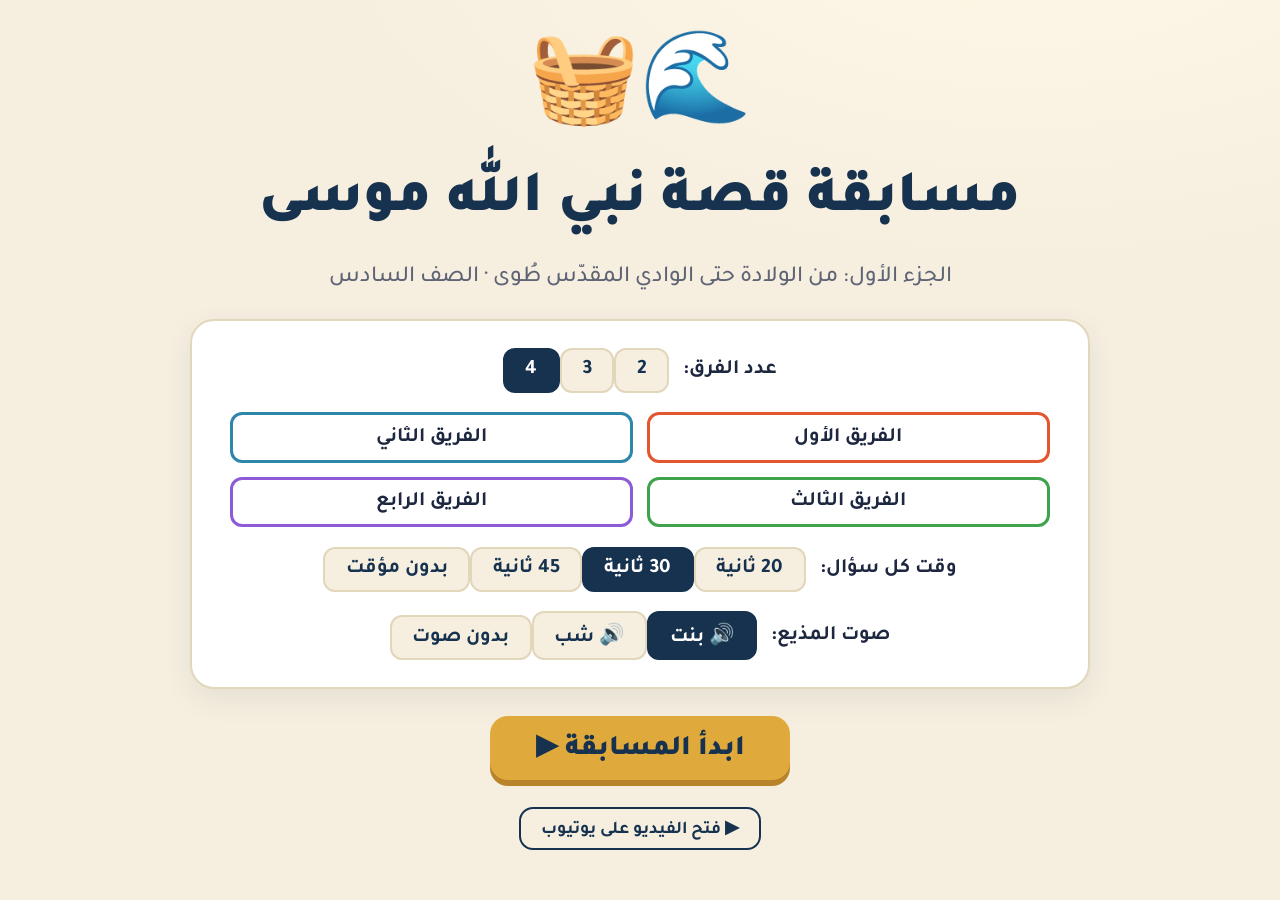
==== index.html @ 6b8f4b3e "Add Musa story quiz game Co-Authored-By: Claude Opus 5.5 <noreply@anthropic.com>" ====
<!doctype html>
<html lang="ar" dir="rtl">
<head>
<meta charset="utf-8">
<meta name="viewport" content="width=device-width, initial-scale=1">
<title>مسابقة قصة موسى</title>
<link rel="preconnect" href="https://fonts.googleapis.com">
<link href="https://fonts.googleapis.com/css2?family=Tajawal:wght@500;700;900&display=swap" rel="stylesheet">
<style>
  :root{
    --bg:#f6efe0; --bg2:#efe3c8; --ink:#1d2740; --muted:#5f6475;
    --navy:#16324f; --navy2:#1f4670; --gold:#e0a93b; --gold2:#f3c96b;
    --card:#ffffff; --ok:#2f9e57; --bad:#d64545; --line:#e2d6bb;
  }
  *{box-sizing:border-box}
  html,body{margin:0;height:100%}
  body{
    background:radial-gradient(1200px 600px at 80% -10%, #fff7e6 0%, transparent 60%), var(--bg);
    color:var(--ink);
    font-family:"Tajawal","Segoe UI",Tahoma,Arial,sans-serif;
    font-weight:500; overflow:hidden;
  }
  button{font-family:inherit;cursor:pointer;border:0}
  .screen{position:fixed;inset:0;display:none;flex-direction:column;padding-block:2vh;padding-inline:max(16px,2.5vw)}
  .screen.on{display:flex}

  /* ---------- Setup ---------- */
  #setup{align-items:center;justify-content:center;gap:3vh;text-align:center;overflow:auto}
  .hero-icon{font-size:clamp(48px,7vw,110px);line-height:1}
  h1{margin:0;font-size:clamp(32px,4.6vw,76px);font-weight:900;color:var(--navy)}
  .sub{margin:0;font-size:clamp(18px,1.8vw,30px);color:var(--muted)}
  .panel{background:var(--card);border:2px solid var(--line);border-radius:24px;padding:3vh 3vw;
    display:flex;flex-direction:column;gap:2.2vh;min-width:min(900px,92vw);box-shadow:0 10px 30px rgba(22,50,79,.08)}
  .row{display:flex;align-items:center;justify-content:center;gap:14px;flex-wrap:wrap;font-size:clamp(18px,1.6vw,28px);font-weight:700}
  .seg button{background:var(--bg);color:var(--navy);padding:.4em 1em;border-radius:12px;font-size:inherit;font-weight:700;border:2px solid var(--line)}
  .seg button.sel{background:var(--navy);color:#fff;border-color:var(--navy)}
  .teams-in{display:grid;grid-template-columns:repeat(2,1fr);gap:14px}
  .teams-in input{font-family:inherit;font-size:clamp(18px,1.6vw,28px);font-weight:700;padding:.5em .7em;border-radius:12px;
    border:3px solid var(--c);color:var(--ink);background:#fff;text-align:center;width:100%}
  .big-btn{background:var(--gold);color:var(--navy);font-size:clamp(22px,2.2vw,38px);font-weight:900;padding:.45em 1.6em;border-radius:18px;
    box-shadow:0 6px 0 #b9832a;transition:transform .08s}
  .big-btn:active{transform:translateY(4px);box-shadow:0 2px 0 #b9832a}
  .ghost{background:transparent;color:var(--navy);border:2px solid var(--navy);font-size:clamp(16px,1.4vw,24px);font-weight:700;padding:.4em 1.1em;border-radius:14px;text-decoration:none;display:inline-block}

  /* ---------- Board ---------- */
  .top{display:flex;align-items:center;justify-content:space-between;gap:16px;margin-bottom:1.6vh}
  .top h2{margin:0;font-size:clamp(22px,2.4vw,42px);font-weight:900;color:var(--navy)}
  .top .tools{display:flex;gap:10px;flex-wrap:wrap}
  .tool{background:var(--navy);color:#fff;font-size:clamp(14px,1.2vw,22px);font-weight:700;padding:.45em .9em;border-radius:12px}
  .tool.gold{background:var(--gold);color:var(--navy)}
  #grid{flex:1;display:grid;grid-template-columns:repeat(5,1fr);grid-template-rows:auto repeat(4,1fr);gap:1.2vh 1vw;min-height:0}
  .cat{background:var(--navy);color:#fff;border-radius:16px;padding:1.2vh .6vw;text-align:center;font-weight:900;
    font-size:clamp(15px,1.55vw,28px);display:flex;flex-direction:column;align-items:center;justify-content:center;gap:.3em;line-height:1.2}
  .cat .ic{font-size:1.5em}
  .cell{background:linear-gradient(160deg,var(--navy2),var(--navy));color:var(--gold2);border-radius:16px;
    font-size:clamp(26px,3.4vw,64px);font-weight:900;display:flex;align-items:center;justify-content:center;
    box-shadow:0 5px 0 #0d2136;transition:transform .12s, filter .12s;position:relative;overflow:hidden}
  .cell:hover{transform:translateY(-3px);filter:brightness(1.12)}
  .cell.locked{background:var(--bg2);color:#a99c80;box-shadow:none;cursor:not-allowed;font-size:clamp(18px,2.2vw,40px)}
  .cell.locked:hover{transform:none;filter:none}
  .cell.used{background:var(--bg2);color:transparent;box-shadow:none;cursor:default;transform:none;filter:none}
  .cell.used::after{content:attr(data-who);position:absolute;inset:0;display:flex;align-items:center;justify-content:center;
    color:var(--c,#9a917c);font-size:clamp(14px,1.3vw,24px);font-weight:900;padding:0 .5em;text-align:center}
  .cell.used::before{content:"";position:absolute;inset:auto 0 0 0;height:8px;background:var(--c,#cfc3a6)}

  /* ---------- Scores ---------- */
  #scores{display:flex;gap:1vw;margin-top:1.6vh}
  .score{flex:1;background:#fff;border-radius:16px;border-top:8px solid var(--c);padding:.8vh 1vw;display:flex;align-items:center;justify-content:space-between;gap:10px;
    box-shadow:0 4px 14px rgba(22,50,79,.08)}
  .score .nm{font-size:clamp(16px,1.6vw,30px);font-weight:900;color:var(--c);background:none;padding:0;text-align:right}
  .score{position:relative}
  .score.turn{background:#fffaf0;box-shadow:0 0 0 4px var(--c);animation:turnGlow 1.1s ease-in-out infinite;z-index:1}
  .score.turn::before{content:"";position:absolute;inset:0;border-radius:inherit;background:var(--c);opacity:.08;animation:turnFill 1.1s ease-in-out infinite;pointer-events:none}
  @keyframes turnGlow{
    0%,100%{box-shadow:0 0 0 4px var(--c),0 0 0 0 transparent;transform:scale(1)}
    50%{box-shadow:0 0 0 6px var(--c),0 0 34px 10px var(--c);transform:scale(1.04)}
  }
  @keyframes turnFill{50%{opacity:.28}}
  .turn-banner{display:inline-flex;align-items:center;gap:.4em;background:var(--c);color:#fff;font-weight:900;
    font-size:clamp(16px,1.6vw,30px);padding:.25em .9em;border-radius:999px;vertical-align:middle;animation:bannerPulse 1.1s ease-in-out infinite}
  @keyframes bannerPulse{50%{box-shadow:0 0 26px 6px var(--c);transform:scale(1.06)}}
  .chip.sel{animation:bannerPulse 1.1s ease-in-out infinite}
  @media (prefers-reduced-motion:reduce){
    .score.turn,.score.turn::before,.turn-banner,.chip.sel{animation:none}
    .score.turn::before{opacity:.18}
  }
  .score .tt{display:none;font-size:.6em;background:var(--c);color:#fff;border-radius:999px;padding:.1em .6em;margin-inline-start:.4em;vertical-align:middle}
  .score.turn .tt{display:inline-block}
  .score .pts{font-size:clamp(26px,2.8vw,52px);font-weight:900;color:var(--ink);min-width:2.5em;text-align:center}
  .score .adj{display:flex;flex-direction:column;gap:4px}
  .score .adj button{background:var(--bg);color:var(--muted);font-size:clamp(12px,.9vw,16px);font-weight:700;border-radius:8px;padding:.15em .5em}
  .score.bump .pts{animation:bump .5s}
  @keyframes bump{40%{transform:scale(1.35);color:var(--ok)}}

  /* ---------- Overlay (question / order / final) ---------- */
  .ov{position:fixed;inset:0;background:var(--bg);display:none;flex-direction:column;padding-block:2.5vh;padding-inline:max(16px,4vw);z-index:10;overflow:auto}
  .ov.on{display:flex;animation:pop .25s ease-out}
  @keyframes pop{from{opacity:0;transform:scale(.97)}}
  .q-head{display:flex;align-items:center;justify-content:space-between;gap:16px}
  .tag{background:var(--navy);color:#fff;font-weight:900;font-size:clamp(16px,1.6vw,30px);padding:.3em .9em;border-radius:999px}
  .tag.gold{background:var(--gold);color:var(--navy)}
  .timer{display:flex;align-items:center;gap:12px}
  .timer .num{font-size:clamp(28px,3vw,56px);font-weight:900;min-width:2ch;text-align:center;color:var(--navy)}
  .timer .num.low{color:var(--bad);animation:pulse 1s infinite}
  @keyframes pulse{50%{transform:scale(1.15)}}
  .bar{height:12px;background:var(--bg2);border-radius:99px;overflow:hidden;margin:1.4vh 0}
  .bar i{display:block;height:100%;width:100%;background:var(--gold);transform-origin:right;transition:transform 1s linear}
  .q-type{font-size:clamp(16px,1.5vw,28px);color:var(--muted);font-weight:700;margin-top:1vh}
  .q-text{font-size:clamp(28px,3.7vw,68px);font-weight:900;line-height:1.35;color:var(--navy);margin:1.2vh 0 3vh}
  .opts{display:grid;grid-template-columns:1fr 1fr;gap:2vh 1.6vw}
  .opts.tf{grid-template-columns:1fr 1fr;max-width:70%;margin:0 auto;width:100%}
  .opt{background:#fff;border:4px solid var(--line);border-radius:20px;padding:2vh 1.4vw;font-size:clamp(20px,2.3vw,42px);font-weight:700;color:var(--ink);
    display:flex;align-items:center;gap:.6em;text-align:right;line-height:1.3;transition:transform .1s}
  .opt:hover{transform:translateY(-2px);border-color:var(--gold)}
  .opt .k{flex:none;width:1.7em;height:1.7em;border-radius:50%;background:var(--navy);color:#fff;display:flex;align-items:center;justify-content:center;font-weight:900}
  .opt.right{background:#e3f6ea;border-color:var(--ok)}
  .opt.right .k{background:var(--ok)}
  .opt.wrong{background:#fde7e7;border-color:var(--bad);animation:shake .4s}
  .opt.wrong .k{background:var(--bad)}
  .opt.dim{opacity:.45}
  .done .opt{pointer-events:none}
  @keyframes shake{25%{transform:translateX(8px)}75%{transform:translateX(-8px)}}
  .note{display:none;margin-top:2.4vh;background:#fff8e6;border-right:8px solid var(--gold);border-radius:14px;padding:1.4vh 1.4vw;
    font-size:clamp(18px,1.9vw,34px);font-weight:700;line-height:1.5}
  .note.on{display:block;animation:pop .3s}
  .q-foot{margin-top:auto;padding-top:2vh;display:flex;gap:12px;align-items:center;justify-content:space-between;flex-wrap:wrap}
  .who{display:flex;gap:10px;align-items:center;flex-wrap:wrap;font-size:clamp(16px,1.5vw,28px);font-weight:900;color:var(--muted)}
  .chip{background:#fff;color:var(--c);border:3px solid var(--c);padding:.25em .9em;border-radius:999px;font-size:inherit;font-weight:900}
  .chip.sel{background:var(--c);color:#fff;box-shadow:0 0 0 4px rgba(0,0,0,.06)}
  .chip.out{opacity:.35;text-decoration:line-through;pointer-events:none}
  .msg{min-height:1.5em;margin-top:1.6vh;text-align:center;font-size:clamp(20px,2.3vw,42px);font-weight:900}
  .msg.ok{color:var(--ok)} .msg.bad{color:var(--bad)} .msg.info{color:var(--navy)}
  .opt:disabled{cursor:default}
  .hide{display:none!important}

  /* ---------- Order challenge ---------- */
  .ord-grid{flex:1;display:grid;grid-template-columns:repeat(2,1fr);gap:1.6vh 1.6vw;align-content:center;margin-top:2vh}
  .ev{background:#fff;border:4px solid var(--line);border-radius:18px;padding:1.6vh 1.2vw;font-size:clamp(18px,2vw,36px);font-weight:700;
    display:flex;align-items:center;gap:.7em;text-align:right;color:var(--ink);line-height:1.3}
  .ev .n{flex:none;width:1.8em;height:1.8em;border-radius:50%;background:var(--bg2);color:var(--muted);display:flex;align-items:center;justify-content:center;font-weight:900}
  .ev.ok{background:#e3f6ea;border-color:var(--ok);pointer-events:none}
  .ev.ok .n{background:var(--ok);color:#fff}
  .ev.no{border-color:var(--bad);animation:shake .4s}

  /* ---------- Final ---------- */
  #final{align-items:center;justify-content:center;text-align:center;gap:3vh;overflow:hidden}
  .podium{display:flex;flex-direction:column;gap:1.6vh;width:min(1000px,90vw)}
  .pl{display:flex;align-items:center;justify-content:space-between;background:#fff;border-radius:20px;padding:1.6vh 2vw;border-right:14px solid var(--c);
    font-size:clamp(22px,2.6vw,48px);font-weight:900;box-shadow:0 6px 18px rgba(22,50,79,.1)}
  .pl.first{transform:scale(1.06);background:#fff6dc}
  .confetti{position:fixed;top:-20px;width:14px;height:22px;border-radius:3px;animation:fall linear forwards;z-index:20}
  @keyframes fall{to{transform:translateY(110vh) rotate(720deg)}}

  /* ---------- Phone ---------- */
  @keyframes turnGlowSm{
    0%,100%{box-shadow:0 0 0 3px var(--c),0 0 0 0 transparent}
    50%{box-shadow:0 0 0 4px var(--c),0 0 18px 4px var(--c)}
  }
  @media (max-width:760px){
    body{overflow:auto}
    .screen{position:static;min-height:100vh;padding-block:12px}
    .teams-in{grid-template-columns:1fr}

    /* board header: title, then round + turn, then the tools */
    .top{flex-direction:column;align-items:stretch;gap:10px;margin-bottom:10px}
    .top h2{display:flex;flex-wrap:wrap;align-items:center;gap:8px;font-size:22px}
    .top h2 .tag,.turn-banner{font-size:14px}
    .top .tools{display:grid;grid-template-columns:1fr 1fr;gap:8px}
    .tool{font-size:14px;padding:.6em .6em}
    #orderBtn{grid-column:1/-1}
    #fsBtn{display:none}

    #grid{gap:6px}
    .cat{font-size:13px;padding:8px 4px;border-radius:12px}
    .cell{font-size:22px;min-height:58px;border-radius:12px;box-shadow:0 3px 0 #0d2136}
    .cell.locked{font-size:14px}
    .cell.used::after{font-size:12px}

    /* scores as a 2×2 grid */
    #scores{display:grid;grid-template-columns:1fr 1fr;gap:10px;margin-top:12px}
    .score{flex-wrap:wrap;padding:8px 10px;border-top-width:6px;gap:4px}
    .score .nm{font-size:15px}
    .score .pts{font-size:24px;min-width:0}
    .score .adj{flex-direction:row}
    .score.turn{animation-name:turnGlowSm}

    /* question */
    .ov{padding-block:12px}
    .q-head{flex-wrap:wrap;gap:8px}
    .tag{font-size:14px}
    .timer .num{font-size:26px}
    .q-type{font-size:14px}
    .q-text{font-size:22px;margin:8px 0 14px}
    .opts{grid-template-columns:1fr;gap:10px}
    .opts.tf{grid-template-columns:1fr 1fr;max-width:100%}
    .opt{font-size:17px;padding:12px;border-width:3px;border-radius:14px}
    .note{font-size:16px;padding:10px 12px}
    .msg{font-size:18px}
    .q-foot{flex-direction:column;align-items:stretch;gap:10px}
    .q-foot .who{order:-1;font-size:15px}
    .big-btn{font-size:20px}

    /* order challenge + final */
    .ord-grid{grid-template-columns:1fr;gap:8px;align-content:start}
    .ev{font-size:16px;padding:10px;border-width:3px}
    .pl{font-size:20px;padding:12px 14px}
    .pl.first{transform:none}
  }
</style>
</head>
<body>

<!-- ============ SETUP ============ -->
<section id="setup" class="screen on">
  <div class="hero-icon">🌊🧺</div>
  <h1>مسابقة قصة نبي الله موسى</h1>
  <p class="sub">الجزء الأول: من الولادة حتى الوادي المقدّس طُوى · الصف السادس</p>
  <div class="panel">
    <div class="row">عدد الفرق:
      <span class="seg" id="teamCount">
        <button data-n="2">2</button><button data-n="3">3</button><button data-n="4">4</button>
      </span>
    </div>
    <div class="teams-in" id="teamInputs"></div>
    <div class="row">وقت كل سؤال:
      <span class="seg" id="timerSel">
        <button data-t="20">20 ثانية</button><button data-t="30">30 ثانية</button><button data-t="45">45 ثانية</button><button data-t="0">بدون مؤقت</button>
      </span>
    </div>
    <div class="row">صوت المذيع:
      <span class="seg" id="voiceSel">
        <button data-v="f">🔊 بنت</button><button data-v="m">🔊 شب</button><button data-v="off">بدون صوت</button>
      </span>
    </div>
  </div>
  <div class="row">
    <button class="big-btn" id="startBtn">ابدأ المسابقة ▶</button>
    <button class="ghost" id="resumeBtn" style="display:none">متابعة المسابقة السابقة</button>
  </div>
  <div class="row">
    <a class="ghost" href="https://www.youtube.com/watch?v=X_1Apnz6TGw" target="_blank" rel="noopener">▶ فتح الفيديو على يوتيوب</a>
  </div>
</section>

<!-- ============ BOARD ============ -->
<section id="board" class="screen">
  <div class="top">
    <h2>🌊 قصة نبي الله موسى <span class="tag gold" id="roundTag"></span> <span class="turn-banner" id="turnBanner"></span></h2>
    <div class="tools">
      <button class="tool gold" id="orderBtn">🧩 تحدّي ترتيب الأحداث</button>
      <button class="tool" id="finalBtn">🏆 النتيجة النهائية</button>
      <button class="tool" id="fsBtn">⛶ ملء الشاشة</button>
      <button class="tool" id="newBtn">↺ مسابقة جديدة</button>
    </div>
  </div>
  <div id="grid"></div>
  <div id="scores"></div>
</section>

<!-- ============ QUESTION ============ -->
<section id="qv" class="ov">
  <div class="q-head">
    <span class="tag" id="qCat"></span>
    <div class="timer">
      <button class="tool" id="tBtn">▶ المؤقت</button>
      <span class="num" id="tNum"></span>
    </div>
    <span class="tag gold" id="qPts"></span>
  </div>
  <div class="bar" id="tBarWrap"><i id="tBar"></i></div>
  <div class="q-type" id="qType"></div>
  <div class="q-text" id="qText"></div>
  <div class="opts" id="qOpts"></div>
  <div class="msg" id="qMsg"></div>
  <div class="note" id="qNote"></div>
  <div class="q-foot">
    <button class="tool" id="qBack">✕ رجوع للوحة</button>
    <div class="who" id="qWho"></div>
    <button class="tool" id="revealBtn">👁 إظهار الإجابة بدون نقاط</button>
    <button class="big-btn hide" id="nextBtn">التالي ◀</button>
  </div>
</section>

<!-- ============ ORDER CHALLENGE ============ -->
<section id="ov-order" class="ov">
  <div class="q-head">
    <span class="tag gold">🧩 تحدّي ترتيب الأحداث – 500 نقطة</span>
    <button class="tool" id="ordBack">✕ رجوع للوحة</button>
  </div>
  <div class="q-type">الفريق يضغط على الأحداث بالترتيب الصحيح، من الأول إلى الأخير. أي خطأ ينهي محاولته وتنتقل الفرصة للفريق التالي.</div>
  <div class="ord-grid" id="ordGrid"></div>
  <div class="msg" id="ordMsg"></div>
  <div class="q-foot">
    <div class="who" id="ordWho"></div>
    <button class="big-btn hide" id="ordDone">رجوع للوحة ◀</button>
  </div>
</section>

<!-- ============ FINAL ============ -->
<section id="final" class="ov">
  <div class="hero-icon">🏆</div>
  <h1 id="winTitle"></h1>
  <div class="podium" id="podium"></div>
  <div class="row"><button class="tool" id="finBack">↩ رجوع للوحة</button></div>
</section>

<script>
/* ===================== DATA ===================== */
// Four story chapters, one column per team. Each column climbs 100 → 400.
// Every cell holds several interchangeable questions of the same level; each new game picks one per cell.
// With fewer than 4 teams the board shows the first chapters only (one column per team).
const CATS = [
  { name:'الولادة والنيل', ic:'🌊', qs:[
    [ // 100
      { q:'ماذا فعلت أم موسى عندما خافت عليه من جنود فرعون؟',
        o:['وضعته في صندوق وألقته في النيل','خبّأته في كهف بعيد','أعطته لقافلة مسافرة','أرسلته إلى فلسطين'],
        n:'كان ذلك إلهاماً من الله لها، وكانت أخته تتبع الصندوق من بعيد.' },
      { q:'ما اسم والد موسى عليه السلام؟',
        o:['عمران','يعقوب','هارون','لاوي'],
        n:'هو موسى بن عمران، ونسبه يعود إلى يعقوب بن إسحاق بن إبراهيم عليهم السلام.' },
      { q:'في أي بلد وُلد موسى عليه السلام؟',
        o:['مصر','فلسطين','مدين','العراق'],
        n:'وُلد في مصر في زمن فرعون، حيث كان بنو إسرائيل يعيشون منذ زمن يوسف عليه السلام.' },
    ],
    [ // 200
      { q:'لماذا أمر فرعون بقتل كل طفل ذكر يولد من بني إسرائيل؟',
        o:['لأنه رأى حلماً فسّره الكهنة بأن طفلاً منهم سيكون سبب هلاكه','لأنهم رفضوا العمل في بناء القصور','لأن الطعام في مصر أصبح قليلاً','لأنهم أرادوا الرجوع إلى فلسطين'],
        n:'رأى فرعون ناراً تخرج من بيت المقدس وتحرق بيوت مصر إلا بيوت بني إسرائيل، ففسّرها الكهنة بمولود يكون هلاكه على يديه.' },
      { tf:true, q:'أمر فرعون بقتل البنات من بني إسرائيل أيضاً.', a:false,
        n:'خطأ. أمر بقتل الذكور فقط وترك البنات: «يذبّح أبناءهم ويستحيي نساءهم» – سورة القصص 4.' },
      { q:'كيف كان فرعون يعامل بني إسرائيل؟',
        o:['جعلهم عبيداً يعملون في أشقّ الأعمال','جعلهم وزراء في قصره','أعطاهم أفضل الأراضي','تركهم أحراراً يعيشون كما يريدون'],
        n:'بعد أن عاشوا مكرّمين في زمن يوسف عليه السلام، أذلّهم فرعون واستعبدهم.' },
    ],
    [ // 300
      { tf:true, q:'هارون أخو موسى وُلد قبل أن يُصدر فرعون أمره بقتل الأطفال.', a:true,
        n:'صحيح، لذلك نجا هارون. أما أم موسى فكانت حاملاً به وقت صدور الأمر.' },
      { q:'من الذي تتبّع الصندوق ليعرف أين يذهب موسى؟',
        o:['أخته','أخوه هارون','أبوه عمران','جنود فرعون'],
        n:'قالت أم موسى لأخته: «قُصّيه»، أي اتبعي أثره من غير أن يشعر بكِ أحد.' },
      { tf:true, q:'كان جنود فرعون يراقبون النساء الحوامل، وهدّدوا القابلات ليخبروهم عن كل مولود جديد.', a:true,
        n:'صحيح، لذلك أخفت أم موسى حملها وولادته عن القابلات.' },
    ],
    [ // 400
      { type:'أكمل الآية', q:'«وأوحينا إلى أم موسى أن أرضعيه فإذا خفتِ عليه فألقيه في اليمّ ولا تخافي ولا تحزني ...»',
        o:['إنّا رادّوه إليكِ وجاعلوه من المرسلين','إنّ الله مع الصابرين','وكان أمر الله قدراً مقدوراً','إنّ الله على كل شيء قدير'],
        n:'سورة القصص – الآية 7. وتحقّق وعد الله: رجع موسى إلى أمه، وأصبح نبياً رسولاً.' },
      { type:'دروس وعِبَر', q:'ماذا نتعلّم من أم موسى حين ألقت ابنها في اليمّ؟',
        o:['الثقة بالله والتوكّل عليه حتى في أصعب المواقف','أن الخوف يمنعنا من التصرّف','أن النهر مكان آمن للأطفال','أن نعتمد على أنفسنا فقط'],
        n:'وعدها الله أن يردّه إليها، فوفى بوعده: «ولتعلم أنّ وعد الله حقّ» – سورة القصص 13.' },
      { type:'أكمل الآية', q:'«وأصبح فؤادُ أمّ موسى ...»',
        o:['فارغاً','حزيناً','مطمئناً','صابراً'],
        n:'سورة القصص 10: فرغ قلبها من كل شيء إلا التفكير في موسى، وكادت تكشف أنه ابنها لولا أن الله ثبّت قلبها.' },
    ],
  ]},
  { name:'في قصر فرعون', ic:'👑', qs:[
    [ // 100
      { type:'من القائل؟', q:'«قرّة عينٍ لي ولك، لا تقتلوه»',
        o:['آسيا زوجة فرعون','أم موسى','أخت موسى','فرعون'],
        n:'قالتها آسيا عندما وجدوا موسى في الصندوق – سورة القصص 9. وكانت مؤمنة، وذكرها النبي ﷺ من النساء الكاملات.' },
      { q:'من هي زوجة فرعون التي أحبّت موسى وطلبت ألّا يقتلوه؟',
        o:['آسيا بنت مزاحم','بلقيس','مريم ابنة عمران','خديجة بنت خويلد'],
        n:'كانت آسيا مؤمنة، وذكرها النبي ﷺ من النساء الكاملات.' },
      { q:'أين نشأ موسى وتربّى حتى أصبح شاباً؟',
        o:['في قصر فرعون','في مدين','في بيت هارون','في الصحراء'],
        n:'تربّى في قصر فرعون، لكنه كان يعلم أنه من بني إسرائيل، وكان على دين يعقوب عليه السلام.' },
    ],
    [ // 200
      { q:'كيف رجع موسى إلى حضن أمه؟',
        o:['رفض كل المراضع، فدلّتهم أخته على أمه','هرب من القصر وهو صغير','أعاده فرعون لأنه لم يحبّه','وجدته أمه في السوق صدفة'],
        n:'«فرددناه إلى أمه كي تقرّ عينها ولا تحزن» – سورة القصص 13.' },
      { tf:true, q:'رضع موسى من مرضعات القصر بسهولة.', a:false,
        n:'خطأ. «وحرّمنا عليه المراضع من قبل» – سورة القصص 12، فرفضهنّ جميعاً حتى رُدّ إلى أمه.' },
      { type:'من القائل؟', q:'«هل أدلّكم على أهل بيتٍ يكفلونه لكم وهم له ناصحون»',
        o:['أخت موسى','آسيا زوجة فرعون','القابلة','أم موسى'],
        n:'دلّتهم على أمها دون أن يعرفوا أنها أم موسى – سورة القصص 12.' },
    ],
    [ // 300
      { tf:true, q:'موسى عليه السلام قتل الرجل من آل فرعون وهو يقصد قتله.', a:false,
        n:'خطأ. وكزه بيده ليدافع عن الرجل من قومه فمات، فقال: «هذا من عمل الشيطان» واستغفر الله فغفر له.' },
      { type:'من القائل؟', q:'«هذا من عمل الشيطان»',
        o:['موسى عليه السلام','فرعون','الرجل الذي جاء من أقصى المدينة','هارون'],
        n:'قالها موسى بعد أن وكز الرجل فمات دون قصد، ثم استغفر ربه – سورة القصص 15.' },
      { q:'ماذا رأى موسى وهو يمشي في المدينة في وقت يغفل فيه الناس؟',
        o:['رجلين يتقاتلان: أحدهما من قومه والآخر من آل فرعون','قافلة تجار قادمة من مدين','جنود فرعون يبحثون عنه','حريقاً في السوق'],
        n:'استغاثه الرجل الذي من قومه، فوكز موسى الرجل الآخر فمات – سورة القصص 15.' },
    ],
    [ // 400
      { type:'دروس وعِبَر', q:'فرعون قتل الأطفال ليمنع ولادة موسى، ثم ربّاه في قصره بنفسه! ماذا تعلّمنا هذه المفارقة؟',
        o:['أن تدبير الله غالب، ولا يستطيع أحد أن يمنع ما قدّره','أن فرعون كان رحيماً في الحقيقة','أن حرّاس فرعون لم يكونوا منتبهين','أن الكهنة أخطؤوا في تفسير الحلم'],
        n:'«ونُريَ فرعونَ وهامانَ وجنودَهما منهم ما كانوا يحذرون» – سورة القصص 6.' },
      { type:'دروس وعِبَر', q:'ماذا فعل موسى بعد أن أخطأ وقتل الرجل دون قصد؟',
        o:['اعترف بخطئه واستغفر الله ووعده ألّا يعين ظالماً','أنكر ما حدث','لام الرجل الذي استنصره','افتخر بقوته أمام الناس'],
        n:'«ربِّ إني ظلمتُ نفسي فاغفر لي فغفر له» – سورة القصص 16. الاعتراف بالخطأ والتوبة من صفات المؤمن.' },
      { q:'في اليوم التالي وجد موسى الرجل نفسه يتشاجر مرة أخرى ويستنصره. ماذا قال له موسى؟',
        o:['«إنك لغويّ مبين»','«أحسنتَ يا أخي»','«لا تخف إني معك»','«اذهب إلى فرعون»'],
        n:'سورة القصص 18: أي إنك كثير الضلال والمشاكل، فقد تسبّبت بالأمس في قتل رجل.' },
    ],
  ]},
  { name:'الهروب إلى مدين', ic:'🐑', qs:[
    [ // 100
      { q:'من الذي حذّر موسى وطلب منه أن يخرج من المدينة؟',
        o:['رجل جاء من أقصى المدينة يسعى','أخوه هارون','آسيا زوجة فرعون','الكهنة'],
        n:'قال له: إن كبار قوم فرعون يتشاورون ليقتلوك فاخرج، إني لك من الناصحين.' },
      { q:'إلى أين هرب موسى عندما خرج من مصر؟',
        o:['مدين','اليمن','العراق','مكة'],
        n:'مشى في الصحراء حتى وصل إلى ماء مدين.' },
      { tf:true, q:'خرج موسى من مصر ومعه طعام كثير وجمل يركبه.', a:false,
        n:'خطأ. خرج وحده بلا طعام ولا ماء، ومشى حتى تقطّع نعلاه، وكان يأكل من ورق الشجر.' },
    ],
    [ // 200
      { type:'دروس وعِبَر', q:'سقى موسى للفتاتين عند ماء مدين وهو غريب وجائع. ماذا نتعلّم من موقفه؟',
        o:['مساعدة الضعيف دون انتظار مقابل','أن نبتعد عن الغرباء','أن الأقوى يحق له أن يشرب أولاً','أن نطلب أجراً على كل مساعدة'],
        n:'كانت الفتاتان لا تستطيعان مزاحمة الرجال، فسقى لهما ولم يطلب أجراً.' },
      { q:'ماذا وجد موسى عند ماء مدين؟',
        o:['فتاتين تنتظران حتى ينتهي الرجال من سقي مواشيهم','قافلة تبحث عنه','جنود فرعون','بئراً جافة بلا ماء'],
        n:'كانتا لا تستطيعان مزاحمة الرجال، وأبوهما شيخ كبير، فسقى لهما موسى.' },
      { q:'لماذا كانت الفتاتان تنتظران ولا تسقيان غنمهما؟',
        o:['لا تستطيعان مزاحمة الرجال، وأبوهما شيخ كبير','لأن الماء كان مالحاً','لأنهما خافتا من موسى','لأن الغنم لم تكن عطشى'],
        n:'«لا نسقي حتى يُصدِر الرِّعاء وأبونا شيخ كبير» – سورة القصص 23.' },
    ],
    [ // 300
      { type:'أكمل الآية', q:'«يا أبتِ استأجره، إنّ خير من استأجرتَ ...»',
        o:['القويّ الأمين','الصادق الكريم','الشجاع الحكيم','الصابر الشكور'],
        n:'سورة القصص – الآية 26. صفتان مهمّتان في كل من نأتمنه على عمل: القوة والأمانة.' },
      { type:'أكمل الآية', q:'«فجاءته إحداهما تمشي على ...»',
        o:['استحياء','عَجَل','مَهَل','خوف'],
        n:'سورة القصص 25: جاءت تمشي بحياء لتدعوه إلى أبيها ليجزيه أجر ما سقى لهما.' },
      { type:'من القائل؟', q:'«لا تخف، نجوتَ من القوم الظالمين»',
        o:['الشيخ الكبير والد الفتاتين في مدين','هارون','آسيا زوجة فرعون','أخت موسى'],
        n:'قالها بعد أن قصّ عليه موسى قصته، لأن فرعون لا سلطان له على مدين – سورة القصص 25.' },
    ],
    [ // 400
      { q:'كم سنة عمل موسى عند والد زوجته في مدين؟',
        o:['10 سنوات','8 سنوات','5 سنوات','20 سنة'],
        n:'كان الاتفاق 8 سنوات، فإن أتمّها 10 فمن عنده. وقد أتمّ موسى المدة الأطول والأكمل.' },
      { q:'ماذا كان مهر زواج موسى من ابنة الشيخ في مدين؟',
        o:['أن يرعى غنمه 8 سنوات، فإن أتمّها 10 فمن عنده','مئة جمل','قطعة أرض في مدين','ذهب أحضره من مصر'],
        n:'«على أن تأجرني ثمانيَ حِجَج فإن أتممتَ عشراً فمن عندك» – سورة القصص 27.' },
      { q:'بماذا دعا موسى ربه وهو جالس في الظل جائعاً بعد أن سقى للفتاتين؟',
        o:['ربِّ إني لما أنزلتَ إليّ من خيرٍ فقير','ربِّ اشرح لي صدري','ربِّ زدني علماً','ربِّ نجّني من القوم الظالمين'],
        n:'سورة القصص 24، فجاءه الفرج بعد قليل. أما «ربِّ نجّني من القوم الظالمين» فقالها عند خروجه من مصر.' },
    ],
  ]},
  { name:'الوادي المقدّس', ic:'🔥', qs:[
    [ // 100
      { q:'ماذا أمر الله موسى أن يخلع في الوادي المقدّس؟',
        o:['نعليه','عمامته','عباءته','خاتمه'],
        n:'«فاخلع نعليك إنك بالوادِ المقدّس طُوى» – سورة طه 12.' },
      { q:'من كان مع موسى في رحلة العودة من مدين؟',
        o:['أهله (زوجته)','أخوه هارون','أمّه','جنود فرعون'],
        n:'خرج مع أهله، وفي الطريق قال لهم: «امكثوا إني آنستُ ناراً».' },
      { q:'ما اسم الوادي المقدّس الذي كلّم الله فيه موسى؟',
        o:['طُوى','مدين','النيل','بدر'],
        n:'«إنك بالوادِ المقدّس طُوى» – سورة طه 12.' },
    ],
    [ // 200
      { q:'لماذا ذهب موسى نحو النار التي رآها في الطريق؟',
        o:['ليأتي بشعلة تدفئ أهله أو يجد من يدلّه على الطريق','ليبحث عن طعام لأهله','لأنه سمع صوتاً يناديه من هناك','ليتأكد أن جنود فرعون لا يلاحقونه'],
        n:'كانت ليلة باردة وقد ضلّ الطريق، فلما وصل وجد شجرة يخرج منها نور.' },
      { q:'عندما اقترب موسى من النار، ماذا وجد؟',
        o:['شجرة يخرج منها نور','ناراً أشعلها رعاة','معسكر جيش فرعون','بركاناً صغيراً'],
        n:'فلما وقف أمامها نودي: «يا موسى، إني أنا ربك».' },
      { tf:true, q:'رأى موسى النار وهو في طريقه من مدين إلى مصر في ليلة باردة.', a:true,
        n:'صحيح. كان قد ضلّ الطريق ولم يكن معه ما يوقد به ناراً.' },
    ],
    [ // 300
      { q:'ماذا حدث عندما ألقى موسى عصاه في الوادي المقدّس؟',
        o:['أصبحت حيّة تسعى','انشقّ البحر','تفجّر منها الماء','أصبحت شجرة خضراء'],
        n:'خاف موسى وهرب، فناداه ربه: أقبِل ولا تخف، إنك من الآمنين. (انشقاق البحر سيأتي في جزء لاحق من القصة!)' },
      { q:'سأل الله موسى: «وما تلك بيمينك يا موسى؟» فماذا أجاب؟',
        o:['هي عصاي أتوكّأ عليها وأهشّ بها على غنمي','هي سيفي أدافع به عن نفسي','هي هدية من فرعون','هي عصا أبي عمران'],
        n:'سورة طه 18: «ولي فيها مآربُ أخرى» أي منافع أخرى.' },
      { tf:true, q:'أمر الله موسى أن يذهب إلى فرعون ليدعوه إلى عبادة الله وحده.', a:true,
        n:'صحيح: «اذهب إلى فرعون إنه طغى» – سورة طه 24.' },
    ],
    [ // 400
      { q:'ما هي المعجزة الثانية التي أعطاها الله لموسى مع العصا؟',
        o:['تخرج يده بيضاء من غير سوء','يتفجّر الماء من الحجر','ينزل عليه المنّ والسلوى','يُحيي الموتى بإذن الله'],
        n:'أدخل يده في جيب قميصه فخرجت بيضاء مضيئة من غير مرض.' },
      { q:'لماذا طلب موسى أن يُرسل الله معه أخاه هارون؟',
        o:['لأن هارون أفصح منه لساناً، فيصدّقه ويعينه','لأن هارون أكبر سناً فقط','لأن هارون كان صديقاً لفرعون','لأن موسى لم يُرِد الذهاب'],
        n:'«وأخي هارون هو أفصح مني لساناً فأرسله معي رِدءاً يصدّقني» – سورة القصص 34.' },
      { type:'أكمل الآية', q:'«واحلُل عُقدةً من لساني ...»',
        o:['يفقهوا قولي','واشرح لي صدري','ويسّر لي أمري','واجعل لي وزيراً'],
        n:'سورة طه 27-28: كانت في لسان موسى حُبسة، فدعا الله أن يطلقها ليفهم الناس كلامه.' },
    ],
  ]},
];
const POINTS = [100,200,300,400];
const ORDER = [
  'فرعون يأمر بقتل المواليد الذكور من بني إسرائيل',
  'أم موسى تضعه في صندوق وتلقيه في النيل',
  'آسيا زوجة فرعون تطلب ألّا يقتلوه',
  'موسى يرجع إلى أمه لترضعه',
  'موسى يهرب إلى مدين بعد حادثة القتل',
  'موسى يسقي للفتاتين ويعمل 10 سنوات',
  'الله يكلّم موسى في الوادي المقدّس طُوى',
];
const COLORS = ['#e4572e','#2e86ab','#3fa34d','#8e5bd6'];
const DEFAULT_NAMES = ['الفريق الأول','الفريق الثاني','الفريق الثالث','الفريق الرابع'];
const KEYS = ['أ','ب','ج','د'];

/* ===================== STATE ===================== */
const SAVE_KEY = 'jori-musa-game-v3';
const SEEN_KEY = 'jori-musa-seen-v1'; // which variant each cell has already shown, across games on this device

// Pick one question per cell for a new game, preferring variants this device hasn't shown yet.
function pickQuestions(){
  let seen={}; try{ seen=JSON.parse(localStorage.getItem(SEEN_KEY))||{}; }catch(e){}
  const pick={};
  CATS.forEach((c,ci)=>c.qs.forEach((vs,r)=>{
    const key=ci+'-'+r;
    let fresh=vs.map((_,i)=>i).filter(i=>!(seen[key]||[]).includes(i));
    if(!fresh.length){ seen[key]=[]; fresh=vs.map((_,i)=>i); }
    pick[key]=fresh[Math.random()*fresh.length|0];
    seen[key]=[...(seen[key]||[]), pick[key]];
  }));
  try{ localStorage.setItem(SEEN_KEY, JSON.stringify(seen)); }catch(e){}
  return pick;
}
const questionAt = (ci,r) => CATS[ci].qs[r][S.pick?.[ci+'-'+r] ?? 0];
let S = { teams:[], used:{}, timer:30, orderDone:false, turn:0 };
let setupN = 4, setupT = 30, setupV = 'f';

function save(){ try{ localStorage.setItem(SAVE_KEY, JSON.stringify(S)); }catch(e){} }
function loadSaved(){ try{ return JSON.parse(localStorage.getItem(SAVE_KEY)); }catch(e){ return null; } }

const $ = s => document.querySelector(s);
const el = (tag, cls, html) => { const e=document.createElement(tag); if(cls) e.className=cls; if(html!=null) e.innerHTML=html; return e; };
function show(id){ document.querySelectorAll('.screen').forEach(s=>s.classList.toggle('on', s.id===id)); }
function shuffle(a){ a=a.slice(); for(let i=a.length-1;i>0;i--){const j=Math.random()*(i+1)|0;[a[i],a[j]]=[a[j],a[i]];} return a; }

/* ===================== SOUND ===================== */
// Spoken lines (Palestinian Arabic): "الجواب صَحّ" / "الجواب خَطَأْ", female (f) and male (m) voice.
const VOICE = /*VOICE_DATA*/{"f": {"ok": "[data-uri]", "bad": "[data-uri]"}, "m": {"ok": "[data-uri]", "bad": "[data-uri]"}}/*END_VOICE_DATA*/;
function say(kind, who){
  const v = who || S.voice || 'f';
  if(v==='off' || !VOICE[v]) return;
  try{ new Audio(VOICE[v][kind]).play().catch(()=>{}); }catch(e){}
}

// Background music is synthesized, so it needs no files and works offline.
let actx;
function ac(){
  try{ actx = actx || new (window.AudioContext||window.webkitAudioContext)(); if(actx.state==='suspended') actx.resume(); return actx; }
  catch(e){ return null; }
}
function note(f, at, dur, type='triangle', vol=.12, to=null){
  const a=ac(); if(!a) return;
  const t=a.currentTime+at, o=a.createOscillator(), g=a.createGain();
  o.type=type; o.frequency.setValueAtTime(f,t); if(to) o.frequency.linearRampToValueAtTime(to,t+dur);
  g.gain.setValueAtTime(.0001,t); g.gain.exponentialRampToValueAtTime(vol,t+.02); g.gain.exponentialRampToValueAtTime(.0001,t+dur);
  o.connect(g).connect(a.destination); o.start(t); o.stop(t+dur+.05);
}
function clap(at, vol=.18){
  const a=ac(); if(!a) return;
  const t=a.currentTime+at, len=a.sampleRate*.12, buf=a.createBuffer(1,len,a.sampleRate), d=buf.getChannelData(0);
  for(let i=0;i<len;i++) d[i]=(Math.random()*2-1)*Math.pow(1-i/len,3);
  const s=a.createBufferSource(), f=a.createBiquadFilter(), g=a.createGain();
  s.buffer=buf; f.type='bandpass'; f.frequency.value=1800; g.gain.value=vol;
  s.connect(f).connect(g).connect(a.destination); s.start(t);
}
// Muted "wah-wah" trombone: sawtooth through a low-pass filter, last note wobbles.
function brass(f, at, dur, vol=.09, wobble=false){
  const a=ac(); if(!a) return;
  const t=a.currentTime+at, o=a.createOscillator(), lp=a.createBiquadFilter(), g=a.createGain();
  o.type='sawtooth'; o.frequency.setValueAtTime(f,t);
  if(wobble){ const l=a.createOscillator(), lg=a.createGain(); l.frequency.value=6; lg.gain.value=8; l.connect(lg).connect(o.frequency); l.start(t); l.stop(t+dur); }
  lp.type='lowpass'; lp.frequency.setValueAtTime(700,t); lp.frequency.linearRampToValueAtTime(1300,t+dur*.4); lp.frequency.linearRampToValueAtTime(500,t+dur);
  g.gain.setValueAtTime(.0001,t); g.gain.exponentialRampToValueAtTime(vol,t+.05); g.gain.setValueAtTime(vol,t+dur*.7); g.gain.exponentialRampToValueAtTime(.0001,t+dur);
  o.connect(lp).connect(g).connect(a.destination); o.start(t); o.stop(t+dur+.05);
}
function fanfare(big=false){
  // ta-ta-ta-TAAA, then a sparkle run
  [0,.13,.26].forEach(d=>{ note(392,d,.12,'square',.06); clap(d,.12); });
  note(523,.39,1.1,'square',.06); note(659,.39,1.1,'triangle',.08); note(784,.39,1.1,'triangle',.07); clap(.39,.2);
  [1047,1319,1568,2093].forEach((f,i)=>note(f,.9+i*.08,.35,'sine',.06));
  if(big){ [523,659,784,1047].forEach((f,i)=>note(f,1.4+i*.12,.5,'triangle',.08)); note(1047,1.9,1.4,'triangle',.08); note(784,1.9,1.4,'triangle',.06); [1.4,1.64,1.9].forEach(d=>clap(d,.18)); }
}
function sadTrombone(){
  brass(392,0,.32); brass(370,.34,.32); brass(349,.68,.32); brass(330,1.02,1.0,.09,true);
}
const sfx = {
  ok:   ()=>{ fanfare(); say('ok'); },
  bad:  ()=>{ sadTrombone(); say('bad'); },
  step: ()=>note(880,0,.15,'triangle',.08),
  tick: ()=>note(880,0,.06,'square',.05),
  end:  ()=>{ note(392,0,.25,'sawtooth',.08); note(392,.27,.25,'sawtooth',.08); note(262,.54,.5,'sawtooth',.08); },
  open: ()=>{ note(440,0,.1,'triangle',.08); note(660,.09,.14,'triangle',.08); },
  win:  ()=>fanfare(true),
};

/* ===================== SETUP ===================== */
function renderSetup(){
  document.querySelectorAll('#teamCount button').forEach(b=>b.classList.toggle('sel', +b.dataset.n===setupN));
  document.querySelectorAll('#timerSel button').forEach(b=>b.classList.toggle('sel', +b.dataset.t===setupT));
  document.querySelectorAll('#voiceSel button').forEach(b=>b.classList.toggle('sel', b.dataset.v===setupV));
  const box=$('#teamInputs'); const old=[...box.querySelectorAll('input')].map(i=>i.value);
  box.innerHTML='';
  for(let i=0;i<setupN;i++){
    const inp=el('input'); inp.value = old[i] ?? DEFAULT_NAMES[i]; inp.style.setProperty('--c',COLORS[i]);
    box.appendChild(inp);
  }
  const saved=loadSaved();
  $('#resumeBtn').style.display = saved && saved.teams?.length ? '' : 'none';
}
$('#teamCount').onclick = e=>{ if(e.target.dataset.n){ setupN=+e.target.dataset.n; renderSetup(); } };
$('#timerSel').onclick  = e=>{ if(e.target.dataset.t){ setupT=+e.target.dataset.t; renderSetup(); } };
// Picking a voice also plays it, so the teacher can check the classroom speakers before starting.
$('#voiceSel').onclick  = e=>{ const v=e.target.closest('button')?.dataset.v; if(v){ setupV=v; renderSetup(); if(v!=='off'){ fanfare(); say('ok',v); } } };
$('#startBtn').onclick = ()=>{
  const names=[...document.querySelectorAll('#teamInputs input')].map((i,k)=>i.value.trim()||DEFAULT_NAMES[k]);
  S = { teams:names.map((n,i)=>({name:n,score:0,color:COLORS[i]})), used:{}, timer:setupT, orderDone:false, turn:0, pick:pickQuestions(), voice:setupV };
  save(); sfx.open(); startBoard();
};
$('#resumeBtn').onclick = ()=>{ const s=loadSaved(); if(s){ S=s; S.turn=(S.turn|0)%S.teams.length; S.voice=S.voice||'f'; startBoard(); } };
let newArmed=null;
$('#newBtn').onclick = ()=>{
  const b=$('#newBtn');
  if(newArmed){ clearTimeout(newArmed); newArmed=null; b.textContent='↺ مسابقة جديدة'; b.style.background=''; show('setup'); renderSetup(); return; }
  b.textContent='اضغط مرة ثانية للتأكيد'; b.style.background='var(--bad)';
  newArmed=setTimeout(()=>{ newArmed=null; b.textContent='↺ مسابقة جديدة'; b.style.background=''; },3000);
};

/* ===================== BOARD ===================== */
function startBoard(){ show('board'); renderBoard(); renderScores(); }
// One column per team, so every round has exactly one question for each team.
const boardCats = () => CATS.slice(0, S.teams.length);
const totalQs = () => boardCats().length * POINTS.length;
const orderUnlock = () => totalQs() / 2; // the 500-point order challenge opens halfway through
function renderBoard(){
  const cats=boardCats();
  const g=$('#grid'); g.innerHTML=''; g.style.gridTemplateColumns=`repeat(${cats.length},minmax(0,1fr))`;
  cats.forEach(c=>g.appendChild(el('div','cat',`<span class="ic">${c.ic}</span>${c.name}`)));
  let level=POINTS.findIndex((p,r)=>cats.some((c,ci)=>!((ci+'-'+r) in S.used)));
  $('#roundTag').textContent = level<0 ? 'انتهت كل الجولات' : `الجولة ${level+1}: أسئلة ${POINTS[level]}`;
  POINTS.forEach((p,r)=>{
    cats.forEach((c,ci)=>{
      const key=ci+'-'+r, b=el('button','cell',p);
      if(key in S.used){
        const t=S.used[key]; b.classList.add('used'); b.disabled=true;
        if(t>=0 && S.teams[t]){ b.style.setProperty('--c',S.teams[t].color); b.dataset.who='✓ '+S.teams[t].name; }
        else b.dataset.who='—';
      } else if(r!==level){
        // Rounds: a row opens only after the whole row before it is answered, so every team plays at the same value.
        b.classList.add('locked'); b.disabled=true; b.textContent='🔒 '+p;
      } else b.onclick=()=>openQ(ci,r);
      g.appendChild(b);
    });
  });
  const done=Object.keys(S.used).length, need=orderUnlock(), locked=done<need;
  const ob=$('#orderBtn'); ob.disabled=!!S.orderDone||locked; ob.style.opacity=ob.disabled?.5:1;
  ob.classList.toggle('hide', isOver() && !S.orderDone); // a skipped challenge is not offered after the last question
  ob.textContent = S.orderDone ? '🧩 تحدّي الترتيب ✓'
    : locked ? `🔒 تحدّي الترتيب (${done}/${need})` : '🧩 تحدّي ترتيب الأحداث – 500';
}
// Clicking a team's name makes it that team's turn (in case the class skips or swaps).
function renderScores(bump){
  // Once every question is answered there is no next turn to show.
  const over=isOver(), tb=$('#turnBanner'), turnTeam=over?null:S.teams[S.turn];
  tb.classList.toggle('hide',!turnTeam);
  if(turnTeam){ tb.textContent='🎯 الدور: '+turnTeam.name; tb.style.setProperty('--c',turnTeam.color); }
  const sc=$('#scores'); sc.innerHTML='';
  S.teams.forEach((t,i)=>{
    const d=el('div','score'+(bump===i?' bump':'')+(!over&&S.turn===i?' turn':'')); d.style.setProperty('--c',t.color);
    d.innerHTML=`<button class="nm" title="اجعل الدور لهذا الفريق">${t.name}<span class="tt">الدور</span></button><span class="pts">${t.score}</span>
      <span class="adj"><button data-d="100">+100</button><button data-d="-100">−100</button></span>`;
    d.querySelector('.nm').onclick=()=>{ S.turn=i; save(); renderScores(); };
    d.querySelectorAll('.adj button').forEach(b=>b.onclick=()=>{ t.score+=+b.dataset.d; save(); renderScores(i); });
    sc.appendChild(d);
  });
}
// Whose turn it is after k answered questions: every team once per round,
// and the team that opens each round moves along so nobody always picks first.
function scheduledTurn(k){ const n=S.teams.length; return (k + Math.floor(k/n)) % n; }
function nextTurn(){ S.turn=scheduledTurn(Object.keys(S.used).length); }
// Team chips: who is answering now. Teams that already tried are crossed out.
function renderWho(box, label, state, onPick){
  box.innerHTML=`<span>${label}</span>`;
  S.teams.forEach((t,i)=>{
    const b=el('button','chip'+(state.answering===i?' sel':'')+(state.tried.has(i)?' out':''),t.name);
    b.style.setProperty('--c',t.color);
    b.onclick=()=>{ state.answering=i; onPick(); };
    box.appendChild(b);
  });
}
function firstUntried(state, from){
  for(let k=0;k<S.teams.length;k++){ const i=(from+k)%S.teams.length; if(!state.tried.has(i)) return i; }
  return null;
}
function setMsg(id, text, kind){ const m=$(id); m.textContent=text; m.className='msg'+(kind?' '+kind:''); }

/* ===================== QUESTION ===================== */
let cur=null, tLeft=0, tInt=null;
function openQ(ci,r){
  document.activeElement?.blur?.();
  const c=CATS[ci], q=questionAt(ci,r);
  cur={ci,r,q,revealed:false,answering:S.turn,tried:new Set(),winner:-1};
  $('#qCat').textContent=c.ic+' '+c.name;
  $('#qPts').textContent=POINTS[r]+' نقطة';
  $('#qType').textContent = q.tf ? 'صح أم خطأ؟' : (q.type || 'اختر الإجابة الصحيحة');
  $('#qText').textContent=q.q;
  $('#qNote').textContent='💡 '+q.n; $('#qNote').classList.remove('on');
  const box=$('#qOpts'); box.innerHTML=''; box.className='opts'+(q.tf?' tf':'');
  let opts;
  if(q.tf) opts=[{t:'✔ صح',ok:q.a===true},{t:'✘ خطأ',ok:q.a===false}];
  else opts=shuffle(q.o.map((t,i)=>({t,ok:i===0})));
  opts.forEach((o,i)=>{
    const b=el('button','opt',`<span class="k">${q.tf?(i?'✘':'✔'):KEYS[i]}</span><span>${q.tf?o.t.slice(2):o.t}</span>`);
    b.dataset.ok=o.ok?1:0; b.onclick=()=>answer(b); box.appendChild(b);
  });
  setMsg('#qMsg','');
  $('#revealBtn').classList.remove('hide'); $('#nextBtn').classList.add('hide'); $('#qWho').classList.remove('hide');
  drawWho();
  resetTimer(); startTimer(); // the clock starts as soon as the question appears
  $('#qv').classList.add('on'); sfx.open();
}
function drawWho(){ renderWho($('#qWho'),'يجيب الآن:',cur,drawWho); }

// The teacher clicks the option the answering team said.
// Right → that team gets the points automatically. Wrong → no points, the chance moves to the next team.
function answer(b){
  if(!cur || cur.revealed || b.disabled) return;
  const team=cur.answering;
  if(team==null){ setMsg('#qMsg','اختاروا الفريق الذي يجيب أولاً','bad'); return; }
  if(b.dataset.ok==='1'){
    cur.winner=team; S.teams[team].score+=POINTS[cur.r]; save(); renderScores(team);
    setMsg('#qMsg',`✔ إجابة صحيحة! +${POINTS[cur.r]} لـ ${S.teams[team].name}`,'ok');
    finishQ(b); sfx.ok(); return;
  }
  b.disabled=true; b.classList.add('wrong'); sfx.bad(); stopTimer();
  cur.tried.add(team);
  const left=[...$('#qOpts').querySelectorAll('.opt')].filter(o=>!o.disabled).length;
  const next=firstUntried(cur, team+1);
  if(next==null || left<=1){
    setMsg('#qMsg',`✘ إجابة خاطئة من ${S.teams[team].name}. لا نقاط لأحد في هذا السؤال.`,'bad');
    finishQ(null);
  } else {
    cur.answering=next; drawWho(); resetTimer(); startTimer();
    setMsg('#qMsg',`✘ إجابة خاطئة من ${S.teams[team].name}. الفرصة الآن لـ ${S.teams[next].name}`,'bad');
  }
}
// Show the right answer and lock the question. Points were already given (or not) in answer().
function finishQ(rightBtn){
  cur.revealed=true; stopTimer();
  const box=$('#qOpts'); box.classList.add('done');
  box.querySelectorAll('.opt').forEach(o=>{
    if(o.dataset.ok==='1') o.classList.add('right');
    else if(!o.classList.contains('wrong')) o.classList.add('dim');
  });
  $('#qNote').classList.add('on');
  $('#revealBtn').classList.add('hide'); $('#qWho').classList.add('hide'); $('#nextBtn').classList.remove('hide');
}
function revealNoPoints(){
  if(!cur || cur.revealed) return;
  setMsg('#qMsg','الإجابة الصحيحة باللون الأخضر – بدون نقاط','info');
  finishQ(null); sfx.open();
}
function nextQ(){
  if(!cur) return;
  S.used[cur.ci+'-'+cur.r]=cur.winner;
  nextTurn(); save(); closeQ(); renderBoard(); renderScores();
  if(isOver()) finishGame();
}
// After the last question go straight to the final results.
const isOver = () => Object.keys(S.used).length >= totalQs();
function finishGame(){ openFinal(); }
// Leaving before the answer is shown keeps the question open on the board.
function backQ(){ if(cur && cur.revealed) nextQ(); else closeQ(); }
function closeQ(){ stopTimer(); $('#qv').classList.remove('on'); cur=null; }
$('#revealBtn').onclick=revealNoPoints;
$('#nextBtn').onclick=nextQ;
$('#qBack').onclick=backQ;

/* ---------- timer ---------- */
function resetTimer(){
  stopTimer(); tLeft=S.timer;
  const on=S.timer>0;
  $('#tBtn').style.display=on?'':'none'; $('#tNum').style.display=on?'':'none'; $('#tBarWrap').style.visibility=on?'visible':'hidden';
  $('#tBtn').textContent='▶ المؤقت';
  $('#tNum').textContent=tLeft; $('#tNum').classList.remove('low');
  $('#tBar').style.transition='none'; $('#tBar').style.transform='scaleX(1)'; void $('#tBar').offsetWidth;
}
function stopTimer(){ clearInterval(tInt); tInt=null; }
$('#tBtn').onclick=()=>{
  if(tInt){ stopTimer(); $('#tBtn').textContent='▶ متابعة'; return; }
  startTimer();
};
function startTimer(){
  if(S.timer<=0 || tInt) return;
  if(tLeft<=0) resetTimer();
  $('#tBtn').textContent='⏸ إيقاف';
  $('#tBar').style.transition='transform 1s linear';
  tInt=setInterval(()=>{
    tLeft--; $('#tNum').textContent=tLeft;
    $('#tBar').style.transform=`scaleX(${Math.max(0,tLeft/S.timer)})`;
    if(tLeft<=5 && tLeft>0){ $('#tNum').classList.add('low'); sfx.tick(); }
    if(tLeft<=0){ stopTimer(); sfx.end(); $('#tBtn').textContent='↺ من جديد'; }
  },1000);
};

/* ===================== ORDER CHALLENGE ===================== */
// One team plays at a time. A wrong click ends that team's attempt; the next team starts over.
// Finishing the whole order gives +500 automatically, and the challenge can only be won once.
const ORD_POINTS=500;
let ord=null;
function openOrder(){
  if(S.orderDone || Object.keys(S.used).length<orderUnlock()) return;
  document.activeElement?.blur?.();
  // The team with the fewest points gets the first try at the order challenge.
  const low=S.teams.reduce((m,t,i)=>t.score<S.teams[m].score?i:m,0);
  ord={answering:low, tried:new Set(), next:0, over:false};
  setMsg('#ordMsg',`الدور على ${S.teams[ord.answering].name}`,'info');
  $('#ordDone').classList.add('hide'); $('#ordWho').classList.remove('hide');
  dealOrder(); drawOrdWho();
  $('#ov-order').classList.add('on'); sfx.open();
}
function drawOrdWho(){ renderWho($('#ordWho'),'يلعب الآن:',ord,()=>{ dealOrder(); drawOrdWho(); setMsg('#ordMsg',`الدور على ${S.teams[ord.answering].name}`,'info'); }); }
function dealOrder(){
  ord.next=0; const g=$('#ordGrid'); g.innerHTML='';
  shuffle(ORDER.map((t,i)=>({t,i}))).forEach(ev=>{
    const b=el('button','ev',`<span class="n">?</span><span>${ev.t}</span>`);
    b.dataset.i=ev.i;
    b.onclick=()=>pickOrder(b, ev.i);
    g.appendChild(b);
  });
}
function pickOrder(b, i){
  if(ord.over || ord.answering==null) return;
  const team=ord.answering;
  if(i===ord.next){
    ord.next++; b.classList.add('ok'); b.querySelector('.n').textContent=ord.next;
    if(ord.next<ORDER.length){ sfx.step(); return; }
    ord.over=true; S.teams[team].score+=ORD_POINTS; S.orderDone=true; save();
    setMsg('#ordMsg',`🎉 ترتيب صحيح! +${ORD_POINTS} لـ ${S.teams[team].name}`,'ok');
    endOrder(); renderScores(team); sfx.win(); say('ok'); confetti(60);
    return;
  }
  b.classList.remove('no'); void b.offsetWidth; b.classList.add('no'); sfx.bad();
  ord.tried.add(team);
  const nxt=firstUntried(ord, team+1);
  if(nxt==null){
    ord.over=true; S.orderDone=true; save();
    setMsg('#ordMsg','لم ينجح أي فريق. هذا هو الترتيب الصحيح:','bad');
    showOrderAnswer(); endOrder(); renderScores();
    return;
  }
  ord.answering=nxt; ord.over=true;
  setMsg('#ordMsg',`✘ ترتيب خاطئ من ${S.teams[team].name}. الدور الآن لـ ${S.teams[nxt].name}`,'bad');
  drawOrdWho();
  setTimeout(()=>{ ord.over=false; dealOrder(); },1300);
}
function showOrderAnswer(){
  const g=$('#ordGrid'); g.innerHTML='';
  ORDER.forEach((t,i)=>g.appendChild(el('div','ev ok',`<span class="n">${i+1}</span><span>${t}</span>`)));
}
function endOrder(){ $('#ordWho').classList.add('hide'); $('#ordDone').classList.remove('hide'); renderBoard(); }
function closeOrder(){
  const wasOpen=$('#ov-order').classList.contains('on');
  $('#ov-order').classList.remove('on'); renderBoard(); renderScores();
  if(wasOpen && isOver()) openFinal();
}
$('#orderBtn').onclick=openOrder;
$('#ordDone').onclick=closeOrder;
$('#ordBack').onclick=closeOrder;

/* ===================== FINAL ===================== */
function openFinal(){
  const ranked=S.teams.map((t,i)=>({...t,i})).sort((a,b)=>b.score-a.score);
  const top=ranked[0].score, winners=ranked.filter(t=>t.score===top);
  $('#winTitle').textContent = winners.length>1 ? 'تعادل! مبروك للجميع 🎉' : `مبروك ${winners[0].name}! 🎉`;
  const medals=['🥇','🥈','🥉','🎖️'];
  const p=$('#podium'); p.innerHTML='';
  ranked.forEach((t,k)=>{
    const d=el('div','pl'+(t.score===top?' first':''),`<span>${medals[k]} ${t.name}</span><span>${t.score}</span>`);
    d.style.setProperty('--c',t.color); d.style.color=t.color; p.appendChild(d);
  });
  $('#final').classList.add('on'); sfx.win(); confetti(140);
}
$('#finalBtn').onclick=openFinal;
$('#finBack').onclick=()=>$('#final').classList.remove('on');

function confetti(n){
  const cols=['#e0a93b','#e4572e','#2e86ab','#3fa34d','#8e5bd6','#f3c96b'];
  for(let i=0;i<n;i++){
    const c=el('div','confetti'); c.style.left=Math.random()*100+'vw';
    c.style.background=cols[i%cols.length];
    c.style.animationDuration=(2.5+Math.random()*2.5)+'s'; c.style.animationDelay=(Math.random()*1.2)+'s';
    document.body.appendChild(c); setTimeout(()=>c.remove(),6500);
  }
}

/* ===================== MISC ===================== */
$('#fsBtn').onclick=()=>{
  try{ const p = document.fullscreenElement ? document.exitFullscreen() : document.documentElement.requestFullscreen?.(); p?.catch?.(()=>{}); }catch(e){}
};
document.addEventListener('keydown',e=>{
  if(!$('#qv').classList.contains('on')) { if(e.key==='Escape'){ closeOrder(); $('#final').classList.remove('on'); } return; }
  if(e.key==='Escape') backQ();
  else if(e.key==='Enter'){ e.preventDefault(); cur && cur.revealed ? nextQ() : revealNoPoints(); }
  else if(e.key===' '){ e.preventDefault(); if(S.timer>0) $('#tBtn').click(); }
});

renderSetup();
</script>
</body>
</html>
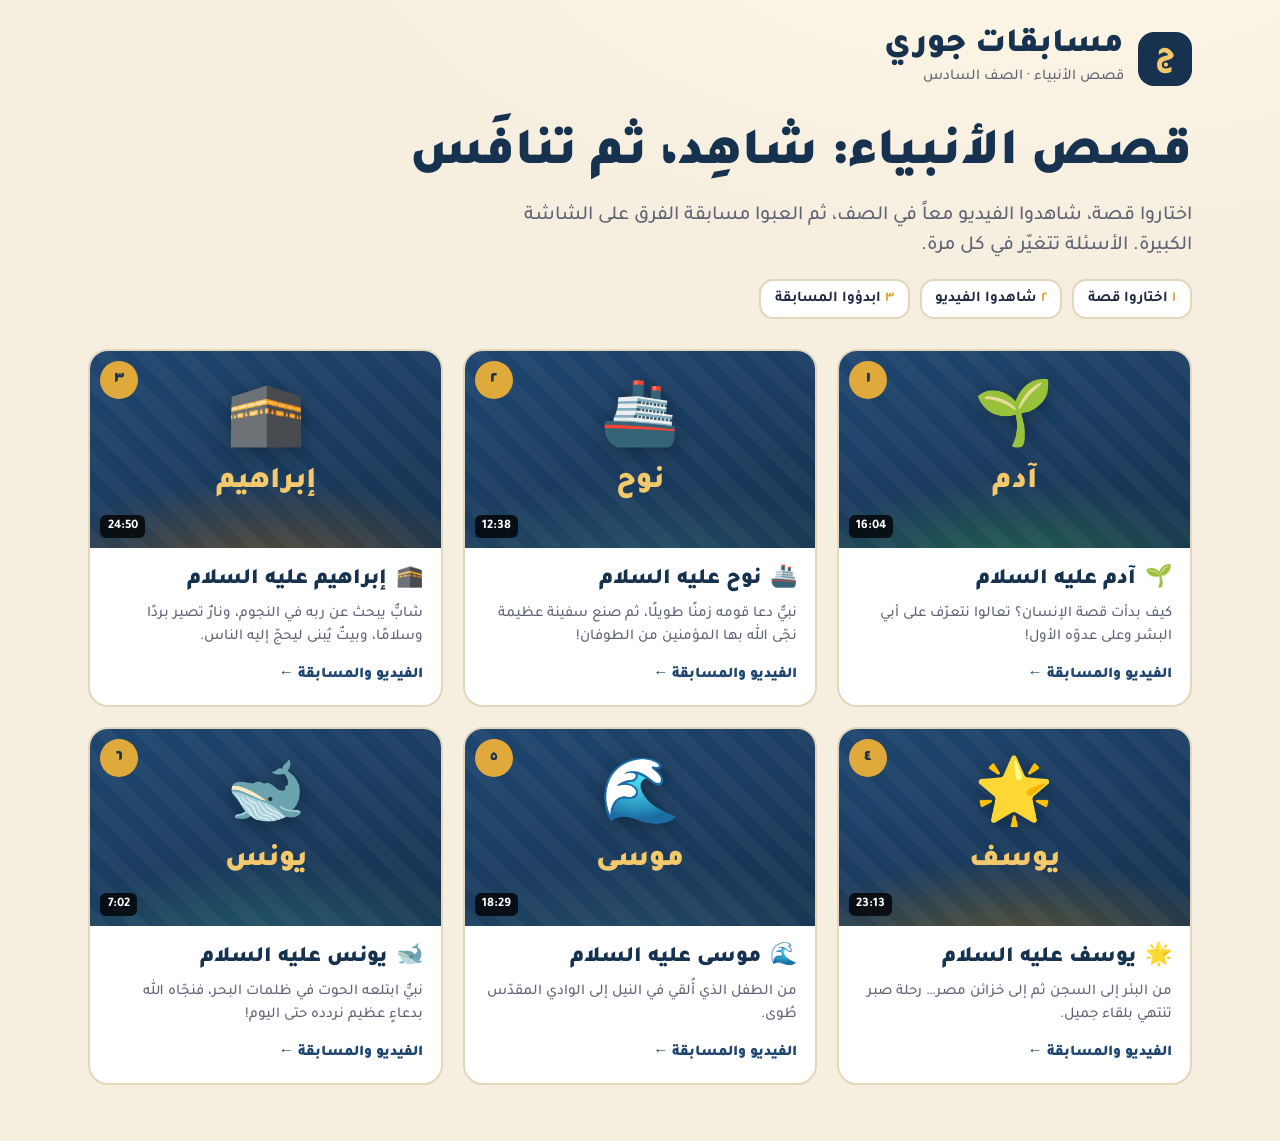
==== commit 576934ba: "Add prophet stories home page, story pages and quizzes for 6 prophets Home page lists Adam, Nuh, Ibr" ====
--- a/index.html
+++ b/index.html
@@ -3,906 +3,69 @@
 <head>
 <meta charset="utf-8">
 <meta name="viewport" content="width=device-width, initial-scale=1">
-<title>مسابقة قصة موسى</title>
+<title>مسابقات جوري</title>
+<meta name="description" content="قصص الأنبياء بالفيديو ومسابقات صفّية للصف السادس">
+<meta property="og:title" content="مسابقات جوري">
+<meta property="og:site_name" content="مسابقات جوري">
+<meta property="og:description" content="قصص الأنبياء بالفيديو ومسابقات صفّية للصف السادس">
+<meta property="og:type" content="website">
+<meta property="og:url" content="https://jorijabarin.com/">
 <link rel="preconnect" href="https://fonts.googleapis.com">
 <link href="https://fonts.googleapis.com/css2?family=Tajawal:wght@500;700;900&display=swap" rel="stylesheet">
-<style>
-  :root{
-    --bg:#f6efe0; --bg2:#efe3c8; --ink:#1d2740; --muted:#5f6475;
-    --navy:#16324f; --navy2:#1f4670; --gold:#e0a93b; --gold2:#f3c96b;
-    --card:#ffffff; --ok:#2f9e57; --bad:#d64545; --line:#e2d6bb;
-  }
-  *{box-sizing:border-box}
-  html,body{margin:0;height:100%}
-  body{
-    background:radial-gradient(1200px 600px at 80% -10%, #fff7e6 0%, transparent 60%), var(--bg);
-    color:var(--ink);
-    font-family:"Tajawal","Segoe UI",Tahoma,Arial,sans-serif;
-    font-weight:500; overflow:hidden;
-  }
-  button{font-family:inherit;cursor:pointer;border:0}
-  .screen{position:fixed;inset:0;display:none;flex-direction:column;padding-block:2vh;padding-inline:max(16px,2.5vw)}
-  .screen.on{display:flex}
-
-  /* ---------- Setup ---------- */
-  #setup{align-items:center;justify-content:center;gap:3vh;text-align:center;overflow:auto}
-  .hero-icon{font-size:clamp(48px,7vw,110px);line-height:1}
-  h1{margin:0;font-size:clamp(32px,4.6vw,76px);font-weight:900;color:var(--navy)}
-  .sub{margin:0;font-size:clamp(18px,1.8vw,30px);color:var(--muted)}
-  .panel{background:var(--card);border:2px solid var(--line);border-radius:24px;padding:3vh 3vw;
-    display:flex;flex-direction:column;gap:2.2vh;min-width:min(900px,92vw);box-shadow:0 10px 30px rgba(22,50,79,.08)}
-  .row{display:flex;align-items:center;justify-content:center;gap:14px;flex-wrap:wrap;font-size:clamp(18px,1.6vw,28px);font-weight:700}
-  .seg button{background:var(--bg);color:var(--navy);padding:.4em 1em;border-radius:12px;font-size:inherit;font-weight:700;border:2px solid var(--line)}
-  .seg button.sel{background:var(--navy);color:#fff;border-color:var(--navy)}
-  .teams-in{display:grid;grid-template-columns:repeat(2,1fr);gap:14px}
-  .teams-in input{font-family:inherit;font-size:clamp(18px,1.6vw,28px);font-weight:700;padding:.5em .7em;border-radius:12px;
-    border:3px solid var(--c);color:var(--ink);background:#fff;text-align:center;width:100%}
-  .big-btn{background:var(--gold);color:var(--navy);font-size:clamp(22px,2.2vw,38px);font-weight:900;padding:.45em 1.6em;border-radius:18px;
-    box-shadow:0 6px 0 #b9832a;transition:transform .08s}
-  .big-btn:active{transform:translateY(4px);box-shadow:0 2px 0 #b9832a}
-  .ghost{background:transparent;color:var(--navy);border:2px solid var(--navy);font-size:clamp(16px,1.4vw,24px);font-weight:700;padding:.4em 1.1em;border-radius:14px;text-decoration:none;display:inline-block}
-
-  /* ---------- Board ---------- */
-  .top{display:flex;align-items:center;justify-content:space-between;gap:16px;margin-bottom:1.6vh}
-  .top h2{margin:0;font-size:clamp(22px,2.4vw,42px);font-weight:900;color:var(--navy)}
-  .top .tools{display:flex;gap:10px;flex-wrap:wrap}
-  .tool{background:var(--navy);color:#fff;font-size:clamp(14px,1.2vw,22px);font-weight:700;padding:.45em .9em;border-radius:12px}
-  .tool.gold{background:var(--gold);color:var(--navy)}
-  #grid{flex:1;display:grid;grid-template-columns:repeat(5,1fr);grid-template-rows:auto repeat(4,1fr);gap:1.2vh 1vw;min-height:0}
-  .cat{background:var(--navy);color:#fff;border-radius:16px;padding:1.2vh .6vw;text-align:center;font-weight:900;
-    font-size:clamp(15px,1.55vw,28px);display:flex;flex-direction:column;align-items:center;justify-content:center;gap:.3em;line-height:1.2}
-  .cat .ic{font-size:1.5em}
-  .cell{background:linear-gradient(160deg,var(--navy2),var(--navy));color:var(--gold2);border-radius:16px;
-    font-size:clamp(26px,3.4vw,64px);font-weight:900;display:flex;align-items:center;justify-content:center;
-    box-shadow:0 5px 0 #0d2136;transition:transform .12s, filter .12s;position:relative;overflow:hidden}
-  .cell:hover{transform:translateY(-3px);filter:brightness(1.12)}
-  .cell.locked{background:var(--bg2);color:#a99c80;box-shadow:none;cursor:not-allowed;font-size:clamp(18px,2.2vw,40px)}
-  .cell.locked:hover{transform:none;filter:none}
-  .cell.used{background:var(--bg2);color:transparent;box-shadow:none;cursor:default;transform:none;filter:none}
-  .cell.used::after{content:attr(data-who);position:absolute;inset:0;display:flex;align-items:center;justify-content:center;
-    color:var(--c,#9a917c);font-size:clamp(14px,1.3vw,24px);font-weight:900;padding:0 .5em;text-align:center}
-  .cell.used::before{content:"";position:absolute;inset:auto 0 0 0;height:8px;background:var(--c,#cfc3a6)}
-
-  /* ---------- Scores ---------- */
-  #scores{display:flex;gap:1vw;margin-top:1.6vh}
-  .score{flex:1;background:#fff;border-radius:16px;border-top:8px solid var(--c);padding:.8vh 1vw;display:flex;align-items:center;justify-content:space-between;gap:10px;
-    box-shadow:0 4px 14px rgba(22,50,79,.08)}
-  .score .nm{font-size:clamp(16px,1.6vw,30px);font-weight:900;color:var(--c);background:none;padding:0;text-align:right}
-  .score{position:relative}
-  .score.turn{background:#fffaf0;box-shadow:0 0 0 4px var(--c);animation:turnGlow 1.1s ease-in-out infinite;z-index:1}
-  .score.turn::before{content:"";position:absolute;inset:0;border-radius:inherit;background:var(--c);opacity:.08;animation:turnFill 1.1s ease-in-out infinite;pointer-events:none}
-  @keyframes turnGlow{
-    0%,100%{box-shadow:0 0 0 4px var(--c),0 0 0 0 transparent;transform:scale(1)}
-    50%{box-shadow:0 0 0 6px var(--c),0 0 34px 10px var(--c);transform:scale(1.04)}
-  }
-  @keyframes turnFill{50%{opacity:.28}}
-  .turn-banner{display:inline-flex;align-items:center;gap:.4em;background:var(--c);color:#fff;font-weight:900;
-    font-size:clamp(16px,1.6vw,30px);padding:.25em .9em;border-radius:999px;vertical-align:middle;animation:bannerPulse 1.1s ease-in-out infinite}
-  @keyframes bannerPulse{50%{box-shadow:0 0 26px 6px var(--c);transform:scale(1.06)}}
-  .chip.sel{animation:bannerPulse 1.1s ease-in-out infinite}
-  @media (prefers-reduced-motion:reduce){
-    .score.turn,.score.turn::before,.turn-banner,.chip.sel{animation:none}
-    .score.turn::before{opacity:.18}
-  }
-  .score .tt{display:none;font-size:.6em;background:var(--c);color:#fff;border-radius:999px;padding:.1em .6em;margin-inline-start:.4em;vertical-align:middle}
-  .score.turn .tt{display:inline-block}
-  .score .pts{font-size:clamp(26px,2.8vw,52px);font-weight:900;color:var(--ink);min-width:2.5em;text-align:center}
-  .score .adj{display:flex;flex-direction:column;gap:4px}
-  .score .adj button{background:var(--bg);color:var(--muted);font-size:clamp(12px,.9vw,16px);font-weight:700;border-radius:8px;padding:.15em .5em}
-  .score.bump .pts{animation:bump .5s}
-  @keyframes bump{40%{transform:scale(1.35);color:var(--ok)}}
-
-  /* ---------- Overlay (question / order / final) ---------- */
-  .ov{position:fixed;inset:0;background:var(--bg);display:none;flex-direction:column;padding-block:2.5vh;padding-inline:max(16px,4vw);z-index:10;overflow:auto}
-  .ov.on{display:flex;animation:pop .25s ease-out}
-  @keyframes pop{from{opacity:0;transform:scale(.97)}}
-  .q-head{display:flex;align-items:center;justify-content:space-between;gap:16px}
-  .tag{background:var(--navy);color:#fff;font-weight:900;font-size:clamp(16px,1.6vw,30px);padding:.3em .9em;border-radius:999px}
-  .tag.gold{background:var(--gold);color:var(--navy)}
-  .timer{display:flex;align-items:center;gap:12px}
-  .timer .num{font-size:clamp(28px,3vw,56px);font-weight:900;min-width:2ch;text-align:center;color:var(--navy)}
-  .timer .num.low{color:var(--bad);animation:pulse 1s infinite}
-  @keyframes pulse{50%{transform:scale(1.15)}}
-  .bar{height:12px;background:var(--bg2);border-radius:99px;overflow:hidden;margin:1.4vh 0}
-  .bar i{display:block;height:100%;width:100%;background:var(--gold);transform-origin:right;transition:transform 1s linear}
-  .q-type{font-size:clamp(16px,1.5vw,28px);color:var(--muted);font-weight:700;margin-top:1vh}
-  .q-text{font-size:clamp(28px,3.7vw,68px);font-weight:900;line-height:1.35;color:var(--navy);margin:1.2vh 0 3vh}
-  .opts{display:grid;grid-template-columns:1fr 1fr;gap:2vh 1.6vw}
-  .opts.tf{grid-template-columns:1fr 1fr;max-width:70%;margin:0 auto;width:100%}
-  .opt{background:#fff;border:4px solid var(--line);border-radius:20px;padding:2vh 1.4vw;font-size:clamp(20px,2.3vw,42px);font-weight:700;color:var(--ink);
-    display:flex;align-items:center;gap:.6em;text-align:right;line-height:1.3;transition:transform .1s}
-  .opt:hover{transform:translateY(-2px);border-color:var(--gold)}
-  .opt .k{flex:none;width:1.7em;height:1.7em;border-radius:50%;background:var(--navy);color:#fff;display:flex;align-items:center;justify-content:center;font-weight:900}
-  .opt.right{background:#e3f6ea;border-color:var(--ok)}
-  .opt.right .k{background:var(--ok)}
-  .opt.wrong{background:#fde7e7;border-color:var(--bad);animation:shake .4s}
-  .opt.wrong .k{background:var(--bad)}
-  .opt.dim{opacity:.45}
-  .done .opt{pointer-events:none}
-  @keyframes shake{25%{transform:translateX(8px)}75%{transform:translateX(-8px)}}
-  .note{display:none;margin-top:2.4vh;background:#fff8e6;border-right:8px solid var(--gold);border-radius:14px;padding:1.4vh 1.4vw;
-    font-size:clamp(18px,1.9vw,34px);font-weight:700;line-height:1.5}
-  .note.on{display:block;animation:pop .3s}
-  .q-foot{margin-top:auto;padding-top:2vh;display:flex;gap:12px;align-items:center;justify-content:space-between;flex-wrap:wrap}
-  .who{display:flex;gap:10px;align-items:center;flex-wrap:wrap;font-size:clamp(16px,1.5vw,28px);font-weight:900;color:var(--muted)}
-  .chip{background:#fff;color:var(--c);border:3px solid var(--c);padding:.25em .9em;border-radius:999px;font-size:inherit;font-weight:900}
-  .chip.sel{background:var(--c);color:#fff;box-shadow:0 0 0 4px rgba(0,0,0,.06)}
-  .chip.out{opacity:.35;text-decoration:line-through;pointer-events:none}
-  .msg{min-height:1.5em;margin-top:1.6vh;text-align:center;font-size:clamp(20px,2.3vw,42px);font-weight:900}
-  .msg.ok{color:var(--ok)} .msg.bad{color:var(--bad)} .msg.info{color:var(--navy)}
-  .opt:disabled{cursor:default}
-  .hide{display:none!important}
-
-  /* ---------- Order challenge ---------- */
-  .ord-grid{flex:1;display:grid;grid-template-columns:repeat(2,1fr);gap:1.6vh 1.6vw;align-content:center;margin-top:2vh}
-  .ev{background:#fff;border:4px solid var(--line);border-radius:18px;padding:1.6vh 1.2vw;font-size:clamp(18px,2vw,36px);font-weight:700;
-    display:flex;align-items:center;gap:.7em;text-align:right;color:var(--ink);line-height:1.3}
-  .ev .n{flex:none;width:1.8em;height:1.8em;border-radius:50%;background:var(--bg2);color:var(--muted);display:flex;align-items:center;justify-content:center;font-weight:900}
-  .ev.ok{background:#e3f6ea;border-color:var(--ok);pointer-events:none}
-  .ev.ok .n{background:var(--ok);color:#fff}
-  .ev.no{border-color:var(--bad);animation:shake .4s}
-
-  /* ---------- Final ---------- */
-  #final{align-items:center;justify-content:center;text-align:center;gap:3vh;overflow:hidden}
-  .podium{display:flex;flex-direction:column;gap:1.6vh;width:min(1000px,90vw)}
-  .pl{display:flex;align-items:center;justify-content:space-between;background:#fff;border-radius:20px;padding:1.6vh 2vw;border-right:14px solid var(--c);
-    font-size:clamp(22px,2.6vw,48px);font-weight:900;box-shadow:0 6px 18px rgba(22,50,79,.1)}
-  .pl.first{transform:scale(1.06);background:#fff6dc}
-  .confetti{position:fixed;top:-20px;width:14px;height:22px;border-radius:3px;animation:fall linear forwards;z-index:20}
-  @keyframes fall{to{transform:translateY(110vh) rotate(720deg)}}
-
-  /* ---------- Phone ---------- */
-  @keyframes turnGlowSm{
-    0%,100%{box-shadow:0 0 0 3px var(--c),0 0 0 0 transparent}
-    50%{box-shadow:0 0 0 4px var(--c),0 0 18px 4px var(--c)}
-  }
-  @media (max-width:760px){
-    body{overflow:auto}
-    .screen{position:static;min-height:100vh;padding-block:12px}
-    .teams-in{grid-template-columns:1fr}
-
-    /* board header: title, then round + turn, then the tools */
-    .top{flex-direction:column;align-items:stretch;gap:10px;margin-bottom:10px}
-    .top h2{display:flex;flex-wrap:wrap;align-items:center;gap:8px;font-size:22px}
-    .top h2 .tag,.turn-banner{font-size:14px}
-    .top .tools{display:grid;grid-template-columns:1fr 1fr;gap:8px}
-    .tool{font-size:14px;padding:.6em .6em}
-    #orderBtn{grid-column:1/-1}
-    #fsBtn{display:none}
-
-    #grid{gap:6px}
-    .cat{font-size:13px;padding:8px 4px;border-radius:12px}
-    .cell{font-size:22px;min-height:58px;border-radius:12px;box-shadow:0 3px 0 #0d2136}
-    .cell.locked{font-size:14px}
-    .cell.used::after{font-size:12px}
-
-    /* scores as a 2×2 grid */
-    #scores{display:grid;grid-template-columns:1fr 1fr;gap:10px;margin-top:12px}
-    .score{flex-wrap:wrap;padding:8px 10px;border-top-width:6px;gap:4px}
-    .score .nm{font-size:15px}
-    .score .pts{font-size:24px;min-width:0}
-    .score .adj{flex-direction:row}
-    .score.turn{animation-name:turnGlowSm}
-
-    /* question */
-    .ov{padding-block:12px}
-    .q-head{flex-wrap:wrap;gap:8px}
-    .tag{font-size:14px}
-    .timer .num{font-size:26px}
-    .q-type{font-size:14px}
-    .q-text{font-size:22px;margin:8px 0 14px}
-    .opts{grid-template-columns:1fr;gap:10px}
-    .opts.tf{grid-template-columns:1fr 1fr;max-width:100%}
-    .opt{font-size:17px;padding:12px;border-width:3px;border-radius:14px}
-    .note{font-size:16px;padding:10px 12px}
-    .msg{font-size:18px}
-    .q-foot{flex-direction:column;align-items:stretch;gap:10px}
-    .q-foot .who{order:-1;font-size:15px}
-    .big-btn{font-size:20px}
-
-    /* order challenge + final */
-    .ord-grid{grid-template-columns:1fr;gap:8px;align-content:start}
-    .ev{font-size:16px;padding:10px;border-width:3px}
-    .pl{font-size:20px;padding:12px 14px}
-    .pl.first{transform:none}
-  }
-</style>
+<link rel="stylesheet" href="site.css">
 </head>
 <body>
+<div class="wrap">
+  <header class="masthead">
+    <a class="brand" href="index.html">
+      <span class="mark">ج</span>
+      <span><b>مسابقات جوري</b><small>قصص الأنبياء · الصف السادس</small></span>
+    </a>
+  </header>
 
-<!-- ============ SETUP ============ -->
-<section id="setup" class="screen on">
-  <div class="hero-icon">🌊🧺</div>
-  <h1>مسابقة قصة نبي الله موسى</h1>
-  <p class="sub">الجزء الأول: من الولادة حتى الوادي المقدّس طُوى · الصف السادس</p>
-  <div class="panel">
-    <div class="row">عدد الفرق:
-      <span class="seg" id="teamCount">
-        <button data-n="2">2</button><button data-n="3">3</button><button data-n="4">4</button>
-      </span>
-    </div>
-    <div class="teams-in" id="teamInputs"></div>
-    <div class="row">وقت كل سؤال:
-      <span class="seg" id="timerSel">
-        <button data-t="20">20 ثانية</button><button data-t="30">30 ثانية</button><button data-t="45">45 ثانية</button><button data-t="0">بدون مؤقت</button>
-      </span>
-    </div>
-    <div class="row">صوت المذيع:
-      <span class="seg" id="voiceSel">
-        <button data-v="f">🔊 بنت</button><button data-v="m">🔊 شب</button><button data-v="off">بدون صوت</button>
-      </span>
-    </div>
-  </div>
-  <div class="row">
-    <button class="big-btn" id="startBtn">ابدأ المسابقة ▶</button>
-    <button class="ghost" id="resumeBtn" style="display:none">متابعة المسابقة السابقة</button>
-  </div>
-  <div class="row">
-    <a class="ghost" href="https://www.youtube.com/watch?v=X_1Apnz6TGw" target="_blank" rel="noopener">▶ فتح الفيديو على يوتيوب</a>
-  </div>
-</section>
+  <section class="intro">
+    <h1>قصص الأنبياء: شاهِد، ثم تنافَس</h1>
+    <p>اختاروا قصة، شاهدوا الفيديو معاً في الصف، ثم العبوا مسابقة الفرق على الشاشة الكبيرة. الأسئلة تتغيّر في كل مرة.</p>
+    <ol class="steps">
+      <li><b>١</b>اختاروا قصة</li>
+      <li><b>٢</b>شاهدوا الفيديو</li>
+      <li><b>٣</b>ابدؤوا المسابقة</li>
+    </ol>
+  </section>
 
-<!-- ============ BOARD ============ -->
-<section id="board" class="screen">
-  <div class="top">
-    <h2>🌊 قصة نبي الله موسى <span class="tag gold" id="roundTag"></span> <span class="turn-banner" id="turnBanner"></span></h2>
-    <div class="tools">
-      <button class="tool gold" id="orderBtn">🧩 تحدّي ترتيب الأحداث</button>
-      <button class="tool" id="finalBtn">🏆 النتيجة النهائية</button>
-      <button class="tool" id="fsBtn">⛶ ملء الشاشة</button>
-      <button class="tool" id="newBtn">↺ مسابقة جديدة</button>
-    </div>
-  </div>
-  <div id="grid"></div>
-  <div id="scores"></div>
-</section>
+  <main class="grid" id="grid" aria-live="polite">
+    <p class="empty">جارٍ تحميل القصص…</p>
+  </main>
+</div>
 
-<!-- ============ QUESTION ============ -->
-<section id="qv" class="ov">
-  <div class="q-head">
-    <span class="tag" id="qCat"></span>
-    <div class="timer">
-      <button class="tool" id="tBtn">▶ المؤقت</button>
-      <span class="num" id="tNum"></span>
-    </div>
-    <span class="tag gold" id="qPts"></span>
-  </div>
-  <div class="bar" id="tBarWrap"><i id="tBar"></i></div>
-  <div class="q-type" id="qType"></div>
-  <div class="q-text" id="qText"></div>
-  <div class="opts" id="qOpts"></div>
-  <div class="msg" id="qMsg"></div>
-  <div class="note" id="qNote"></div>
-  <div class="q-foot">
-    <button class="tool" id="qBack">✕ رجوع للوحة</button>
-    <div class="who" id="qWho"></div>
-    <button class="tool" id="revealBtn">👁 إظهار الإجابة بدون نقاط</button>
-    <button class="big-btn hide" id="nextBtn">التالي ◀</button>
-  </div>
-</section>
-
-<!-- ============ ORDER CHALLENGE ============ -->
-<section id="ov-order" class="ov">
-  <div class="q-head">
-    <span class="tag gold">🧩 تحدّي ترتيب الأحداث – 500 نقطة</span>
-    <button class="tool" id="ordBack">✕ رجوع للوحة</button>
-  </div>
-  <div class="q-type">الفريق يضغط على الأحداث بالترتيب الصحيح، من الأول إلى الأخير. أي خطأ ينهي محاولته وتنتقل الفرصة للفريق التالي.</div>
-  <div class="ord-grid" id="ordGrid"></div>
-  <div class="msg" id="ordMsg"></div>
-  <div class="q-foot">
-    <div class="who" id="ordWho"></div>
-    <button class="big-btn hide" id="ordDone">رجوع للوحة ◀</button>
-  </div>
-</section>
-
-<!-- ============ FINAL ============ -->
-<section id="final" class="ov">
-  <div class="hero-icon">🏆</div>
-  <h1 id="winTitle"></h1>
-  <div class="podium" id="podium"></div>
-  <div class="row"><button class="tool" id="finBack">↩ رجوع للوحة</button></div>
-</section>
-
+<script src="data/index.js"></script>
 <script>
-/* ===================== DATA ===================== */
-// Four story chapters, one column per team. Each column climbs 100 → 400.
-// Every cell holds several interchangeable questions of the same level; each new game picks one per cell.
-// With fewer than 4 teams the board shows the first chapters only (one column per team).
-const CATS = [
-  { name:'الولادة والنيل', ic:'🌊', qs:[
-    [ // 100
-      { q:'ماذا فعلت أم موسى عندما خافت عليه من جنود فرعون؟',
-        o:['وضعته في صندوق وألقته في النيل','خبّأته في كهف بعيد','أعطته لقافلة مسافرة','أرسلته إلى فلسطين'],
-        n:'كان ذلك إلهاماً من الله لها، وكانت أخته تتبع الصندوق من بعيد.' },
-      { q:'ما اسم والد موسى عليه السلام؟',
-        o:['عمران','يعقوب','هارون','لاوي'],
-        n:'هو موسى بن عمران، ونسبه يعود إلى يعقوب بن إسحاق بن إبراهيم عليهم السلام.' },
-      { q:'في أي بلد وُلد موسى عليه السلام؟',
-        o:['مصر','فلسطين','مدين','العراق'],
-        n:'وُلد في مصر في زمن فرعون، حيث كان بنو إسرائيل يعيشون منذ زمن يوسف عليه السلام.' },
-    ],
-    [ // 200
-      { q:'لماذا أمر فرعون بقتل كل طفل ذكر يولد من بني إسرائيل؟',
-        o:['لأنه رأى حلماً فسّره الكهنة بأن طفلاً منهم سيكون سبب هلاكه','لأنهم رفضوا العمل في بناء القصور','لأن الطعام في مصر أصبح قليلاً','لأنهم أرادوا الرجوع إلى فلسطين'],
-        n:'رأى فرعون ناراً تخرج من بيت المقدس وتحرق بيوت مصر إلا بيوت بني إسرائيل، ففسّرها الكهنة بمولود يكون هلاكه على يديه.' },
-      { tf:true, q:'أمر فرعون بقتل البنات من بني إسرائيل أيضاً.', a:false,
-        n:'خطأ. أمر بقتل الذكور فقط وترك البنات: «يذبّح أبناءهم ويستحيي نساءهم» – سورة القصص 4.' },
-      { q:'كيف كان فرعون يعامل بني إسرائيل؟',
-        o:['جعلهم عبيداً يعملون في أشقّ الأعمال','جعلهم وزراء في قصره','أعطاهم أفضل الأراضي','تركهم أحراراً يعيشون كما يريدون'],
-        n:'بعد أن عاشوا مكرّمين في زمن يوسف عليه السلام، أذلّهم فرعون واستعبدهم.' },
-    ],
-    [ // 300
-      { tf:true, q:'هارون أخو موسى وُلد قبل أن يُصدر فرعون أمره بقتل الأطفال.', a:true,
-        n:'صحيح، لذلك نجا هارون. أما أم موسى فكانت حاملاً به وقت صدور الأمر.' },
-      { q:'من الذي تتبّع الصندوق ليعرف أين يذهب موسى؟',
-        o:['أخته','أخوه هارون','أبوه عمران','جنود فرعون'],
-        n:'قالت أم موسى لأخته: «قُصّيه»، أي اتبعي أثره من غير أن يشعر بكِ أحد.' },
-      { tf:true, q:'كان جنود فرعون يراقبون النساء الحوامل، وهدّدوا القابلات ليخبروهم عن كل مولود جديد.', a:true,
-        n:'صحيح، لذلك أخفت أم موسى حملها وولادته عن القابلات.' },
-    ],
-    [ // 400
-      { type:'أكمل الآية', q:'«وأوحينا إلى أم موسى أن أرضعيه فإذا خفتِ عليه فألقيه في اليمّ ولا تخافي ولا تحزني ...»',
-        o:['إنّا رادّوه إليكِ وجاعلوه من المرسلين','إنّ الله مع الصابرين','وكان أمر الله قدراً مقدوراً','إنّ الله على كل شيء قدير'],
-        n:'سورة القصص – الآية 7. وتحقّق وعد الله: رجع موسى إلى أمه، وأصبح نبياً رسولاً.' },
-      { type:'دروس وعِبَر', q:'ماذا نتعلّم من أم موسى حين ألقت ابنها في اليمّ؟',
-        o:['الثقة بالله والتوكّل عليه حتى في أصعب المواقف','أن الخوف يمنعنا من التصرّف','أن النهر مكان آمن للأطفال','أن نعتمد على أنفسنا فقط'],
-        n:'وعدها الله أن يردّه إليها، فوفى بوعده: «ولتعلم أنّ وعد الله حقّ» – سورة القصص 13.' },
-      { type:'أكمل الآية', q:'«وأصبح فؤادُ أمّ موسى ...»',
-        o:['فارغاً','حزيناً','مطمئناً','صابراً'],
-        n:'سورة القصص 10: فرغ قلبها من كل شيء إلا التفكير في موسى، وكادت تكشف أنه ابنها لولا أن الله ثبّت قلبها.' },
-    ],
-  ]},
-  { name:'في قصر فرعون', ic:'👑', qs:[
-    [ // 100
-      { type:'من القائل؟', q:'«قرّة عينٍ لي ولك، لا تقتلوه»',
-        o:['آسيا زوجة فرعون','أم موسى','أخت موسى','فرعون'],
-        n:'قالتها آسيا عندما وجدوا موسى في الصندوق – سورة القصص 9. وكانت مؤمنة، وذكرها النبي ﷺ من النساء الكاملات.' },
-      { q:'من هي زوجة فرعون التي أحبّت موسى وطلبت ألّا يقتلوه؟',
-        o:['آسيا بنت مزاحم','بلقيس','مريم ابنة عمران','خديجة بنت خويلد'],
-        n:'كانت آسيا مؤمنة، وذكرها النبي ﷺ من النساء الكاملات.' },
-      { q:'أين نشأ موسى وتربّى حتى أصبح شاباً؟',
-        o:['في قصر فرعون','في مدين','في بيت هارون','في الصحراء'],
-        n:'تربّى في قصر فرعون، لكنه كان يعلم أنه من بني إسرائيل، وكان على دين يعقوب عليه السلام.' },
-    ],
-    [ // 200
-      { q:'كيف رجع موسى إلى حضن أمه؟',
-        o:['رفض كل المراضع، فدلّتهم أخته على أمه','هرب من القصر وهو صغير','أعاده فرعون لأنه لم يحبّه','وجدته أمه في السوق صدفة'],
-        n:'«فرددناه إلى أمه كي تقرّ عينها ولا تحزن» – سورة القصص 13.' },
-      { tf:true, q:'رضع موسى من مرضعات القصر بسهولة.', a:false,
-        n:'خطأ. «وحرّمنا عليه المراضع من قبل» – سورة القصص 12، فرفضهنّ جميعاً حتى رُدّ إلى أمه.' },
-      { type:'من القائل؟', q:'«هل أدلّكم على أهل بيتٍ يكفلونه لكم وهم له ناصحون»',
-        o:['أخت موسى','آسيا زوجة فرعون','القابلة','أم موسى'],
-        n:'دلّتهم على أمها دون أن يعرفوا أنها أم موسى – سورة القصص 12.' },
-    ],
-    [ // 300
-      { tf:true, q:'موسى عليه السلام قتل الرجل من آل فرعون وهو يقصد قتله.', a:false,
-        n:'خطأ. وكزه بيده ليدافع عن الرجل من قومه فمات، فقال: «هذا من عمل الشيطان» واستغفر الله فغفر له.' },
-      { type:'من القائل؟', q:'«هذا من عمل الشيطان»',
-        o:['موسى عليه السلام','فرعون','الرجل الذي جاء من أقصى المدينة','هارون'],
-        n:'قالها موسى بعد أن وكز الرجل فمات دون قصد، ثم استغفر ربه – سورة القصص 15.' },
-      { q:'ماذا رأى موسى وهو يمشي في المدينة في وقت يغفل فيه الناس؟',
-        o:['رجلين يتقاتلان: أحدهما من قومه والآخر من آل فرعون','قافلة تجار قادمة من مدين','جنود فرعون يبحثون عنه','حريقاً في السوق'],
-        n:'استغاثه الرجل الذي من قومه، فوكز موسى الرجل الآخر فمات – سورة القصص 15.' },
-    ],
-    [ // 400
-      { type:'دروس وعِبَر', q:'فرعون قتل الأطفال ليمنع ولادة موسى، ثم ربّاه في قصره بنفسه! ماذا تعلّمنا هذه المفارقة؟',
-        o:['أن تدبير الله غالب، ولا يستطيع أحد أن يمنع ما قدّره','أن فرعون كان رحيماً في الحقيقة','أن حرّاس فرعون لم يكونوا منتبهين','أن الكهنة أخطؤوا في تفسير الحلم'],
-        n:'«ونُريَ فرعونَ وهامانَ وجنودَهما منهم ما كانوا يحذرون» – سورة القصص 6.' },
-      { type:'دروس وعِبَر', q:'ماذا فعل موسى بعد أن أخطأ وقتل الرجل دون قصد؟',
-        o:['اعترف بخطئه واستغفر الله ووعده ألّا يعين ظالماً','أنكر ما حدث','لام الرجل الذي استنصره','افتخر بقوته أمام الناس'],
-        n:'«ربِّ إني ظلمتُ نفسي فاغفر لي فغفر له» – سورة القصص 16. الاعتراف بالخطأ والتوبة من صفات المؤمن.' },
-      { q:'في اليوم التالي وجد موسى الرجل نفسه يتشاجر مرة أخرى ويستنصره. ماذا قال له موسى؟',
-        o:['«إنك لغويّ مبين»','«أحسنتَ يا أخي»','«لا تخف إني معك»','«اذهب إلى فرعون»'],
-        n:'سورة القصص 18: أي إنك كثير الضلال والمشاكل، فقد تسبّبت بالأمس في قتل رجل.' },
-    ],
-  ]},
-  { name:'الهروب إلى مدين', ic:'🐑', qs:[
-    [ // 100
-      { q:'من الذي حذّر موسى وطلب منه أن يخرج من المدينة؟',
-        o:['رجل جاء من أقصى المدينة يسعى','أخوه هارون','آسيا زوجة فرعون','الكهنة'],
-        n:'قال له: إن كبار قوم فرعون يتشاورون ليقتلوك فاخرج، إني لك من الناصحين.' },
-      { q:'إلى أين هرب موسى عندما خرج من مصر؟',
-        o:['مدين','اليمن','العراق','مكة'],
-        n:'مشى في الصحراء حتى وصل إلى ماء مدين.' },
-      { tf:true, q:'خرج موسى من مصر ومعه طعام كثير وجمل يركبه.', a:false,
-        n:'خطأ. خرج وحده بلا طعام ولا ماء، ومشى حتى تقطّع نعلاه، وكان يأكل من ورق الشجر.' },
-    ],
-    [ // 200
-      { type:'دروس وعِبَر', q:'سقى موسى للفتاتين عند ماء مدين وهو غريب وجائع. ماذا نتعلّم من موقفه؟',
-        o:['مساعدة الضعيف دون انتظار مقابل','أن نبتعد عن الغرباء','أن الأقوى يحق له أن يشرب أولاً','أن نطلب أجراً على كل مساعدة'],
-        n:'كانت الفتاتان لا تستطيعان مزاحمة الرجال، فسقى لهما ولم يطلب أجراً.' },
-      { q:'ماذا وجد موسى عند ماء مدين؟',
-        o:['فتاتين تنتظران حتى ينتهي الرجال من سقي مواشيهم','قافلة تبحث عنه','جنود فرعون','بئراً جافة بلا ماء'],
-        n:'كانتا لا تستطيعان مزاحمة الرجال، وأبوهما شيخ كبير، فسقى لهما موسى.' },
-      { q:'لماذا كانت الفتاتان تنتظران ولا تسقيان غنمهما؟',
-        o:['لا تستطيعان مزاحمة الرجال، وأبوهما شيخ كبير','لأن الماء كان مالحاً','لأنهما خافتا من موسى','لأن الغنم لم تكن عطشى'],
-        n:'«لا نسقي حتى يُصدِر الرِّعاء وأبونا شيخ كبير» – سورة القصص 23.' },
-    ],
-    [ // 300
-      { type:'أكمل الآية', q:'«يا أبتِ استأجره، إنّ خير من استأجرتَ ...»',
-        o:['القويّ الأمين','الصادق الكريم','الشجاع الحكيم','الصابر الشكور'],
-        n:'سورة القصص – الآية 26. صفتان مهمّتان في كل من نأتمنه على عمل: القوة والأمانة.' },
-      { type:'أكمل الآية', q:'«فجاءته إحداهما تمشي على ...»',
-        o:['استحياء','عَجَل','مَهَل','خوف'],
-        n:'سورة القصص 25: جاءت تمشي بحياء لتدعوه إلى أبيها ليجزيه أجر ما سقى لهما.' },
-      { type:'من القائل؟', q:'«لا تخف، نجوتَ من القوم الظالمين»',
-        o:['الشيخ الكبير والد الفتاتين في مدين','هارون','آسيا زوجة فرعون','أخت موسى'],
-        n:'قالها بعد أن قصّ عليه موسى قصته، لأن فرعون لا سلطان له على مدين – سورة القصص 25.' },
-    ],
-    [ // 400
-      { q:'كم سنة عمل موسى عند والد زوجته في مدين؟',
-        o:['10 سنوات','8 سنوات','5 سنوات','20 سنة'],
-        n:'كان الاتفاق 8 سنوات، فإن أتمّها 10 فمن عنده. وقد أتمّ موسى المدة الأطول والأكمل.' },
-      { q:'ماذا كان مهر زواج موسى من ابنة الشيخ في مدين؟',
-        o:['أن يرعى غنمه 8 سنوات، فإن أتمّها 10 فمن عنده','مئة جمل','قطعة أرض في مدين','ذهب أحضره من مصر'],
-        n:'«على أن تأجرني ثمانيَ حِجَج فإن أتممتَ عشراً فمن عندك» – سورة القصص 27.' },
-      { q:'بماذا دعا موسى ربه وهو جالس في الظل جائعاً بعد أن سقى للفتاتين؟',
-        o:['ربِّ إني لما أنزلتَ إليّ من خيرٍ فقير','ربِّ اشرح لي صدري','ربِّ زدني علماً','ربِّ نجّني من القوم الظالمين'],
-        n:'سورة القصص 24، فجاءه الفرج بعد قليل. أما «ربِّ نجّني من القوم الظالمين» فقالها عند خروجه من مصر.' },
-    ],
-  ]},
-  { name:'الوادي المقدّس', ic:'🔥', qs:[
-    [ // 100
-      { q:'ماذا أمر الله موسى أن يخلع في الوادي المقدّس؟',
-        o:['نعليه','عمامته','عباءته','خاتمه'],
-        n:'«فاخلع نعليك إنك بالوادِ المقدّس طُوى» – سورة طه 12.' },
-      { q:'من كان مع موسى في رحلة العودة من مدين؟',
-        o:['أهله (زوجته)','أخوه هارون','أمّه','جنود فرعون'],
-        n:'خرج مع أهله، وفي الطريق قال لهم: «امكثوا إني آنستُ ناراً».' },
-      { q:'ما اسم الوادي المقدّس الذي كلّم الله فيه موسى؟',
-        o:['طُوى','مدين','النيل','بدر'],
-        n:'«إنك بالوادِ المقدّس طُوى» – سورة طه 12.' },
-    ],
-    [ // 200
-      { q:'لماذا ذهب موسى نحو النار التي رآها في الطريق؟',
-        o:['ليأتي بشعلة تدفئ أهله أو يجد من يدلّه على الطريق','ليبحث عن طعام لأهله','لأنه سمع صوتاً يناديه من هناك','ليتأكد أن جنود فرعون لا يلاحقونه'],
-        n:'كانت ليلة باردة وقد ضلّ الطريق، فلما وصل وجد شجرة يخرج منها نور.' },
-      { q:'عندما اقترب موسى من النار، ماذا وجد؟',
-        o:['شجرة يخرج منها نور','ناراً أشعلها رعاة','معسكر جيش فرعون','بركاناً صغيراً'],
-        n:'فلما وقف أمامها نودي: «يا موسى، إني أنا ربك».' },
-      { tf:true, q:'رأى موسى النار وهو في طريقه من مدين إلى مصر في ليلة باردة.', a:true,
-        n:'صحيح. كان قد ضلّ الطريق ولم يكن معه ما يوقد به ناراً.' },
-    ],
-    [ // 300
-      { q:'ماذا حدث عندما ألقى موسى عصاه في الوادي المقدّس؟',
-        o:['أصبحت حيّة تسعى','انشقّ البحر','تفجّر منها الماء','أصبحت شجرة خضراء'],
-        n:'خاف موسى وهرب، فناداه ربه: أقبِل ولا تخف، إنك من الآمنين. (انشقاق البحر سيأتي في جزء لاحق من القصة!)' },
-      { q:'سأل الله موسى: «وما تلك بيمينك يا موسى؟» فماذا أجاب؟',
-        o:['هي عصاي أتوكّأ عليها وأهشّ بها على غنمي','هي سيفي أدافع به عن نفسي','هي هدية من فرعون','هي عصا أبي عمران'],
-        n:'سورة طه 18: «ولي فيها مآربُ أخرى» أي منافع أخرى.' },
-      { tf:true, q:'أمر الله موسى أن يذهب إلى فرعون ليدعوه إلى عبادة الله وحده.', a:true,
-        n:'صحيح: «اذهب إلى فرعون إنه طغى» – سورة طه 24.' },
-    ],
-    [ // 400
-      { q:'ما هي المعجزة الثانية التي أعطاها الله لموسى مع العصا؟',
-        o:['تخرج يده بيضاء من غير سوء','يتفجّر الماء من الحجر','ينزل عليه المنّ والسلوى','يُحيي الموتى بإذن الله'],
-        n:'أدخل يده في جيب قميصه فخرجت بيضاء مضيئة من غير مرض.' },
-      { q:'لماذا طلب موسى أن يُرسل الله معه أخاه هارون؟',
-        o:['لأن هارون أفصح منه لساناً، فيصدّقه ويعينه','لأن هارون أكبر سناً فقط','لأن هارون كان صديقاً لفرعون','لأن موسى لم يُرِد الذهاب'],
-        n:'«وأخي هارون هو أفصح مني لساناً فأرسله معي رِدءاً يصدّقني» – سورة القصص 34.' },
-      { type:'أكمل الآية', q:'«واحلُل عُقدةً من لساني ...»',
-        o:['يفقهوا قولي','واشرح لي صدري','ويسّر لي أمري','واجعل لي وزيراً'],
-        n:'سورة طه 27-28: كانت في لسان موسى حُبسة، فدعا الله أن يطلقها ليفهم الناس كلامه.' },
-    ],
-  ]},
-];
-const POINTS = [100,200,300,400];
-const ORDER = [
-  'فرعون يأمر بقتل المواليد الذكور من بني إسرائيل',
-  'أم موسى تضعه في صندوق وتلقيه في النيل',
-  'آسيا زوجة فرعون تطلب ألّا يقتلوه',
-  'موسى يرجع إلى أمه لترضعه',
-  'موسى يهرب إلى مدين بعد حادثة القتل',
-  'موسى يسقي للفتاتين ويعمل 10 سنوات',
-  'الله يكلّم موسى في الوادي المقدّس طُوى',
-];
-const COLORS = ['#e4572e','#2e86ab','#3fa34d','#8e5bd6'];
-const DEFAULT_NAMES = ['الفريق الأول','الفريق الثاني','الفريق الثالث','الفريق الرابع'];
-const KEYS = ['أ','ب','ج','د'];
-
-/* ===================== STATE ===================== */
-const SAVE_KEY = 'jori-musa-game-v3';
-const SEEN_KEY = 'jori-musa-seen-v1'; // which variant each cell has already shown, across games on this device
-
-// Pick one question per cell for a new game, preferring variants this device hasn't shown yet.
-function pickQuestions(){
-  let seen={}; try{ seen=JSON.parse(localStorage.getItem(SEEN_KEY))||{}; }catch(e){}
-  const pick={};
-  CATS.forEach((c,ci)=>c.qs.forEach((vs,r)=>{
-    const key=ci+'-'+r;
-    let fresh=vs.map((_,i)=>i).filter(i=>!(seen[key]||[]).includes(i));
-    if(!fresh.length){ seen[key]=[]; fresh=vs.map((_,i)=>i); }
-    pick[key]=fresh[Math.random()*fresh.length|0];
-    seen[key]=[...(seen[key]||[]), pick[key]];
-  }));
-  try{ localStorage.setItem(SEEN_KEY, JSON.stringify(seen)); }catch(e){}
-  return pick;
-}
-const questionAt = (ci,r) => CATS[ci].qs[r][S.pick?.[ci+'-'+r] ?? 0];
-let S = { teams:[], used:{}, timer:30, orderDone:false, turn:0 };
-let setupN = 4, setupT = 30, setupV = 'f';
-
-function save(){ try{ localStorage.setItem(SAVE_KEY, JSON.stringify(S)); }catch(e){} }
-function loadSaved(){ try{ return JSON.parse(localStorage.getItem(SAVE_KEY)); }catch(e){ return null; } }
-
-const $ = s => document.querySelector(s);
-const el = (tag, cls, html) => { const e=document.createElement(tag); if(cls) e.className=cls; if(html!=null) e.innerHTML=html; return e; };
-function show(id){ document.querySelectorAll('.screen').forEach(s=>s.classList.toggle('on', s.id===id)); }
-function shuffle(a){ a=a.slice(); for(let i=a.length-1;i>0;i--){const j=Math.random()*(i+1)|0;[a[i],a[j]]=[a[j],a[i]];} return a; }
-
-/* ===================== SOUND ===================== */
-// Spoken lines (Palestinian Arabic): "الجواب صَحّ" / "الجواب خَطَأْ", female (f) and male (m) voice.
-const VOICE = /*VOICE_DATA*/{"f": {"ok": "[data-uri]", "bad": "[data-uri]"}, "m": {"ok": "[data-uri]", "bad": "[data-uri]"}}/*END_VOICE_DATA*/;
-function say(kind, who){
-  const v = who || S.voice || 'f';
-  if(v==='off' || !VOICE[v]) return;
-  try{ new Audio(VOICE[v][kind]).play().catch(()=>{}); }catch(e){}
-}
-
-// Background music is synthesized, so it needs no files and works offline.
-let actx;
-function ac(){
-  try{ actx = actx || new (window.AudioContext||window.webkitAudioContext)(); if(actx.state==='suspended') actx.resume(); return actx; }
-  catch(e){ return null; }
-}
-function note(f, at, dur, type='triangle', vol=.12, to=null){
-  const a=ac(); if(!a) return;
-  const t=a.currentTime+at, o=a.createOscillator(), g=a.createGain();
-  o.type=type; o.frequency.setValueAtTime(f,t); if(to) o.frequency.linearRampToValueAtTime(to,t+dur);
-  g.gain.setValueAtTime(.0001,t); g.gain.exponentialRampToValueAtTime(vol,t+.02); g.gain.exponentialRampToValueAtTime(.0001,t+dur);
-  o.connect(g).connect(a.destination); o.start(t); o.stop(t+dur+.05);
-}
-function clap(at, vol=.18){
-  const a=ac(); if(!a) return;
-  const t=a.currentTime+at, len=a.sampleRate*.12, buf=a.createBuffer(1,len,a.sampleRate), d=buf.getChannelData(0);
-  for(let i=0;i<len;i++) d[i]=(Math.random()*2-1)*Math.pow(1-i/len,3);
-  const s=a.createBufferSource(), f=a.createBiquadFilter(), g=a.createGain();
-  s.buffer=buf; f.type='bandpass'; f.frequency.value=1800; g.gain.value=vol;
-  s.connect(f).connect(g).connect(a.destination); s.start(t);
-}
-// Muted "wah-wah" trombone: sawtooth through a low-pass filter, last note wobbles.
-function brass(f, at, dur, vol=.09, wobble=false){
-  const a=ac(); if(!a) return;
-  const t=a.currentTime+at, o=a.createOscillator(), lp=a.createBiquadFilter(), g=a.createGain();
-  o.type='sawtooth'; o.frequency.setValueAtTime(f,t);
-  if(wobble){ const l=a.createOscillator(), lg=a.createGain(); l.frequency.value=6; lg.gain.value=8; l.connect(lg).connect(o.frequency); l.start(t); l.stop(t+dur); }
-  lp.type='lowpass'; lp.frequency.setValueAtTime(700,t); lp.frequency.linearRampToValueAtTime(1300,t+dur*.4); lp.frequency.linearRampToValueAtTime(500,t+dur);
-  g.gain.setValueAtTime(.0001,t); g.gain.exponentialRampToValueAtTime(vol,t+.05); g.gain.setValueAtTime(vol,t+dur*.7); g.gain.exponentialRampToValueAtTime(.0001,t+dur);
-  o.connect(lp).connect(g).connect(a.destination); o.start(t); o.stop(t+dur+.05);
-}
-function fanfare(big=false){
-  // ta-ta-ta-TAAA, then a sparkle run
-  [0,.13,.26].forEach(d=>{ note(392,d,.12,'square',.06); clap(d,.12); });
-  note(523,.39,1.1,'square',.06); note(659,.39,1.1,'triangle',.08); note(784,.39,1.1,'triangle',.07); clap(.39,.2);
-  [1047,1319,1568,2093].forEach((f,i)=>note(f,.9+i*.08,.35,'sine',.06));
-  if(big){ [523,659,784,1047].forEach((f,i)=>note(f,1.4+i*.12,.5,'triangle',.08)); note(1047,1.9,1.4,'triangle',.08); note(784,1.9,1.4,'triangle',.06); [1.4,1.64,1.9].forEach(d=>clap(d,.18)); }
-}
-function sadTrombone(){
-  brass(392,0,.32); brass(370,.34,.32); brass(349,.68,.32); brass(330,1.02,1.0,.09,true);
-}
-const sfx = {
-  ok:   ()=>{ fanfare(); say('ok'); },
-  bad:  ()=>{ sadTrombone(); say('bad'); },
-  step: ()=>note(880,0,.15,'triangle',.08),
-  tick: ()=>note(880,0,.06,'square',.05),
-  end:  ()=>{ note(392,0,.25,'sawtooth',.08); note(392,.27,.25,'sawtooth',.08); note(262,.54,.5,'sawtooth',.08); },
-  open: ()=>{ note(440,0,.1,'triangle',.08); note(660,.09,.14,'triangle',.08); },
-  win:  ()=>fanfare(true),
-};
-
-/* ===================== SETUP ===================== */
-function renderSetup(){
-  document.querySelectorAll('#teamCount button').forEach(b=>b.classList.toggle('sel', +b.dataset.n===setupN));
-  document.querySelectorAll('#timerSel button').forEach(b=>b.classList.toggle('sel', +b.dataset.t===setupT));
-  document.querySelectorAll('#voiceSel button').forEach(b=>b.classList.toggle('sel', b.dataset.v===setupV));
-  const box=$('#teamInputs'); const old=[...box.querySelectorAll('input')].map(i=>i.value);
-  box.innerHTML='';
-  for(let i=0;i<setupN;i++){
-    const inp=el('input'); inp.value = old[i] ?? DEFAULT_NAMES[i]; inp.style.setProperty('--c',COLORS[i]);
-    box.appendChild(inp);
-  }
-  const saved=loadSaved();
-  $('#resumeBtn').style.display = saved && saved.teams?.length ? '' : 'none';
-}
-$('#teamCount').onclick = e=>{ if(e.target.dataset.n){ setupN=+e.target.dataset.n; renderSetup(); } };
-$('#timerSel').onclick  = e=>{ if(e.target.dataset.t){ setupT=+e.target.dataset.t; renderSetup(); } };
-// Picking a voice also plays it, so the teacher can check the classroom speakers before starting.
-$('#voiceSel').onclick  = e=>{ const v=e.target.closest('button')?.dataset.v; if(v){ setupV=v; renderSetup(); if(v!=='off'){ fanfare(); say('ok',v); } } };
-$('#startBtn').onclick = ()=>{
-  const names=[...document.querySelectorAll('#teamInputs input')].map((i,k)=>i.value.trim()||DEFAULT_NAMES[k]);
-  S = { teams:names.map((n,i)=>({name:n,score:0,color:COLORS[i]})), used:{}, timer:setupT, orderDone:false, turn:0, pick:pickQuestions(), voice:setupV };
-  save(); sfx.open(); startBoard();
-};
-$('#resumeBtn').onclick = ()=>{ const s=loadSaved(); if(s){ S=s; S.turn=(S.turn|0)%S.teams.length; S.voice=S.voice||'f'; startBoard(); } };
-let newArmed=null;
-$('#newBtn').onclick = ()=>{
-  const b=$('#newBtn');
-  if(newArmed){ clearTimeout(newArmed); newArmed=null; b.textContent='↺ مسابقة جديدة'; b.style.background=''; show('setup'); renderSetup(); return; }
-  b.textContent='اضغط مرة ثانية للتأكيد'; b.style.background='var(--bad)';
-  newArmed=setTimeout(()=>{ newArmed=null; b.textContent='↺ مسابقة جديدة'; b.style.background=''; },3000);
-};
-
-/* ===================== BOARD ===================== */
-function startBoard(){ show('board'); renderBoard(); renderScores(); }
-// One column per team, so every round has exactly one question for each team.
-const boardCats = () => CATS.slice(0, S.teams.length);
-const totalQs = () => boardCats().length * POINTS.length;
-const orderUnlock = () => totalQs() / 2; // the 500-point order challenge opens halfway through
-function renderBoard(){
-  const cats=boardCats();
-  const g=$('#grid'); g.innerHTML=''; g.style.gridTemplateColumns=`repeat(${cats.length},minmax(0,1fr))`;
-  cats.forEach(c=>g.appendChild(el('div','cat',`<span class="ic">${c.ic}</span>${c.name}`)));
-  let level=POINTS.findIndex((p,r)=>cats.some((c,ci)=>!((ci+'-'+r) in S.used)));
-  $('#roundTag').textContent = level<0 ? 'انتهت كل الجولات' : `الجولة ${level+1}: أسئلة ${POINTS[level]}`;
-  POINTS.forEach((p,r)=>{
-    cats.forEach((c,ci)=>{
-      const key=ci+'-'+r, b=el('button','cell',p);
-      if(key in S.used){
-        const t=S.used[key]; b.classList.add('used'); b.disabled=true;
-        if(t>=0 && S.teams[t]){ b.style.setProperty('--c',S.teams[t].color); b.dataset.who='✓ '+S.teams[t].name; }
-        else b.dataset.who='—';
-      } else if(r!==level){
-        // Rounds: a row opens only after the whole row before it is answered, so every team plays at the same value.
-        b.classList.add('locked'); b.disabled=true; b.textContent='🔒 '+p;
-      } else b.onclick=()=>openQ(ci,r);
-      g.appendChild(b);
-    });
+const AR = n => String(n).replace(/\d/g, d => '٠١٢٣٤٥٦٧٨٩'[d]);
+// Our own covers instead of YouTube thumbnails (the thumbnails show drawn faces of prophets).
+const COVER_HUES = [150, 200, 35, 45, 205, 190];
+loadProphets(list => {
+  const grid = document.getElementById('grid');
+  if (!list.length) { grid.innerHTML = '<p class="empty">لا توجد قصص بعد.</p>'; return; }
+  grid.innerHTML = '';
+  list.forEach((p, i) => {
+    const a = document.createElement('a');
+    a.className = 'card';
+    a.href = 'story.html?p=' + p.id;
+    a.innerHTML = `
+      <div class="thumb cover" style="--hue:${COVER_HUES[i % COVER_HUES.length]}">
+        <span class="cover-ic">${p.ic}</span>
+        <span class="cover-name">${p.name}</span>
+        <span class="num">${AR(i + 1)}</span>
+        <span class="dur">${p.video.duration}</span>
+      </div>
+      <div class="body">
+        <h2><span>${p.ic}</span>${p.name} عليه السلام</h2>
+        <p>${p.blurb}</p>
+        <span class="go">الفيديو والمسابقة ←</span>
+      </div>`;
+    grid.appendChild(a);
   });
-  const done=Object.keys(S.used).length, need=orderUnlock(), locked=done<need;
-  const ob=$('#orderBtn'); ob.disabled=!!S.orderDone||locked; ob.style.opacity=ob.disabled?.5:1;
-  ob.classList.toggle('hide', isOver() && !S.orderDone); // a skipped challenge is not offered after the last question
-  ob.textContent = S.orderDone ? '🧩 تحدّي الترتيب ✓'
-    : locked ? `🔒 تحدّي الترتيب (${done}/${need})` : '🧩 تحدّي ترتيب الأحداث – 500';
-}
-// Clicking a team's name makes it that team's turn (in case the class skips or swaps).
-function renderScores(bump){
-  // Once every question is answered there is no next turn to show.
-  const over=isOver(), tb=$('#turnBanner'), turnTeam=over?null:S.teams[S.turn];
-  tb.classList.toggle('hide',!turnTeam);
-  if(turnTeam){ tb.textContent='🎯 الدور: '+turnTeam.name; tb.style.setProperty('--c',turnTeam.color); }
-  const sc=$('#scores'); sc.innerHTML='';
-  S.teams.forEach((t,i)=>{
-    const d=el('div','score'+(bump===i?' bump':'')+(!over&&S.turn===i?' turn':'')); d.style.setProperty('--c',t.color);
-    d.innerHTML=`<button class="nm" title="اجعل الدور لهذا الفريق">${t.name}<span class="tt">الدور</span></button><span class="pts">${t.score}</span>
-      <span class="adj"><button data-d="100">+100</button><button data-d="-100">−100</button></span>`;
-    d.querySelector('.nm').onclick=()=>{ S.turn=i; save(); renderScores(); };
-    d.querySelectorAll('.adj button').forEach(b=>b.onclick=()=>{ t.score+=+b.dataset.d; save(); renderScores(i); });
-    sc.appendChild(d);
-  });
-}
-// Whose turn it is after k answered questions: every team once per round,
-// and the team that opens each round moves along so nobody always picks first.
-function scheduledTurn(k){ const n=S.teams.length; return (k + Math.floor(k/n)) % n; }
-function nextTurn(){ S.turn=scheduledTurn(Object.keys(S.used).length); }
-// Team chips: who is answering now. Teams that already tried are crossed out.
-function renderWho(box, label, state, onPick){
-  box.innerHTML=`<span>${label}</span>`;
-  S.teams.forEach((t,i)=>{
-    const b=el('button','chip'+(state.answering===i?' sel':'')+(state.tried.has(i)?' out':''),t.name);
-    b.style.setProperty('--c',t.color);
-    b.onclick=()=>{ state.answering=i; onPick(); };
-    box.appendChild(b);
-  });
-}
-function firstUntried(state, from){
-  for(let k=0;k<S.teams.length;k++){ const i=(from+k)%S.teams.length; if(!state.tried.has(i)) return i; }
-  return null;
-}
-function setMsg(id, text, kind){ const m=$(id); m.textContent=text; m.className='msg'+(kind?' '+kind:''); }
-
-/* ===================== QUESTION ===================== */
-let cur=null, tLeft=0, tInt=null;
-function openQ(ci,r){
-  document.activeElement?.blur?.();
-  const c=CATS[ci], q=questionAt(ci,r);
-  cur={ci,r,q,revealed:false,answering:S.turn,tried:new Set(),winner:-1};
-  $('#qCat').textContent=c.ic+' '+c.name;
-  $('#qPts').textContent=POINTS[r]+' نقطة';
-  $('#qType').textContent = q.tf ? 'صح أم خطأ؟' : (q.type || 'اختر الإجابة الصحيحة');
-  $('#qText').textContent=q.q;
-  $('#qNote').textContent='💡 '+q.n; $('#qNote').classList.remove('on');
-  const box=$('#qOpts'); box.innerHTML=''; box.className='opts'+(q.tf?' tf':'');
-  let opts;
-  if(q.tf) opts=[{t:'✔ صح',ok:q.a===true},{t:'✘ خطأ',ok:q.a===false}];
-  else opts=shuffle(q.o.map((t,i)=>({t,ok:i===0})));
-  opts.forEach((o,i)=>{
-    const b=el('button','opt',`<span class="k">${q.tf?(i?'✘':'✔'):KEYS[i]}</span><span>${q.tf?o.t.slice(2):o.t}</span>`);
-    b.dataset.ok=o.ok?1:0; b.onclick=()=>answer(b); box.appendChild(b);
-  });
-  setMsg('#qMsg','');
-  $('#revealBtn').classList.remove('hide'); $('#nextBtn').classList.add('hide'); $('#qWho').classList.remove('hide');
-  drawWho();
-  resetTimer(); startTimer(); // the clock starts as soon as the question appears
-  $('#qv').classList.add('on'); sfx.open();
-}
-function drawWho(){ renderWho($('#qWho'),'يجيب الآن:',cur,drawWho); }
-
-// The teacher clicks the option the answering team said.
-// Right → that team gets the points automatically. Wrong → no points, the chance moves to the next team.
-function answer(b){
-  if(!cur || cur.revealed || b.disabled) return;
-  const team=cur.answering;
-  if(team==null){ setMsg('#qMsg','اختاروا الفريق الذي يجيب أولاً','bad'); return; }
-  if(b.dataset.ok==='1'){
-    cur.winner=team; S.teams[team].score+=POINTS[cur.r]; save(); renderScores(team);
-    setMsg('#qMsg',`✔ إجابة صحيحة! +${POINTS[cur.r]} لـ ${S.teams[team].name}`,'ok');
-    finishQ(b); sfx.ok(); return;
-  }
-  b.disabled=true; b.classList.add('wrong'); sfx.bad(); stopTimer();
-  cur.tried.add(team);
-  const left=[...$('#qOpts').querySelectorAll('.opt')].filter(o=>!o.disabled).length;
-  const next=firstUntried(cur, team+1);
-  if(next==null || left<=1){
-    setMsg('#qMsg',`✘ إجابة خاطئة من ${S.teams[team].name}. لا نقاط لأحد في هذا السؤال.`,'bad');
-    finishQ(null);
-  } else {
-    cur.answering=next; drawWho(); resetTimer(); startTimer();
-    setMsg('#qMsg',`✘ إجابة خاطئة من ${S.teams[team].name}. الفرصة الآن لـ ${S.teams[next].name}`,'bad');
-  }
-}
-// Show the right answer and lock the question. Points were already given (or not) in answer().
-function finishQ(rightBtn){
-  cur.revealed=true; stopTimer();
-  const box=$('#qOpts'); box.classList.add('done');
-  box.querySelectorAll('.opt').forEach(o=>{
-    if(o.dataset.ok==='1') o.classList.add('right');
-    else if(!o.classList.contains('wrong')) o.classList.add('dim');
-  });
-  $('#qNote').classList.add('on');
-  $('#revealBtn').classList.add('hide'); $('#qWho').classList.add('hide'); $('#nextBtn').classList.remove('hide');
-}
-function revealNoPoints(){
-  if(!cur || cur.revealed) return;
-  setMsg('#qMsg','الإجابة الصحيحة باللون الأخضر – بدون نقاط','info');
-  finishQ(null); sfx.open();
-}
-function nextQ(){
-  if(!cur) return;
-  S.used[cur.ci+'-'+cur.r]=cur.winner;
-  nextTurn(); save(); closeQ(); renderBoard(); renderScores();
-  if(isOver()) finishGame();
-}
-// After the last question go straight to the final results.
-const isOver = () => Object.keys(S.used).length >= totalQs();
-function finishGame(){ openFinal(); }
-// Leaving before the answer is shown keeps the question open on the board.
-function backQ(){ if(cur && cur.revealed) nextQ(); else closeQ(); }
-function closeQ(){ stopTimer(); $('#qv').classList.remove('on'); cur=null; }
-$('#revealBtn').onclick=revealNoPoints;
-$('#nextBtn').onclick=nextQ;
-$('#qBack').onclick=backQ;
-
-/* ---------- timer ---------- */
-function resetTimer(){
-  stopTimer(); tLeft=S.timer;
-  const on=S.timer>0;
-  $('#tBtn').style.display=on?'':'none'; $('#tNum').style.display=on?'':'none'; $('#tBarWrap').style.visibility=on?'visible':'hidden';
-  $('#tBtn').textContent='▶ المؤقت';
-  $('#tNum').textContent=tLeft; $('#tNum').classList.remove('low');
-  $('#tBar').style.transition='none'; $('#tBar').style.transform='scaleX(1)'; void $('#tBar').offsetWidth;
-}
-function stopTimer(){ clearInterval(tInt); tInt=null; }
-$('#tBtn').onclick=()=>{
-  if(tInt){ stopTimer(); $('#tBtn').textContent='▶ متابعة'; return; }
-  startTimer();
-};
-function startTimer(){
-  if(S.timer<=0 || tInt) return;
-  if(tLeft<=0) resetTimer();
-  $('#tBtn').textContent='⏸ إيقاف';
-  $('#tBar').style.transition='transform 1s linear';
-  tInt=setInterval(()=>{
-    tLeft--; $('#tNum').textContent=tLeft;
-    $('#tBar').style.transform=`scaleX(${Math.max(0,tLeft/S.timer)})`;
-    if(tLeft<=5 && tLeft>0){ $('#tNum').classList.add('low'); sfx.tick(); }
-    if(tLeft<=0){ stopTimer(); sfx.end(); $('#tBtn').textContent='↺ من جديد'; }
-  },1000);
-};
-
-/* ===================== ORDER CHALLENGE ===================== */
-// One team plays at a time. A wrong click ends that team's attempt; the next team starts over.
-// Finishing the whole order gives +500 automatically, and the challenge can only be won once.
-const ORD_POINTS=500;
-let ord=null;
-function openOrder(){
-  if(S.orderDone || Object.keys(S.used).length<orderUnlock()) return;
-  document.activeElement?.blur?.();
-  // The team with the fewest points gets the first try at the order challenge.
-  const low=S.teams.reduce((m,t,i)=>t.score<S.teams[m].score?i:m,0);
-  ord={answering:low, tried:new Set(), next:0, over:false};
-  setMsg('#ordMsg',`الدور على ${S.teams[ord.answering].name}`,'info');
-  $('#ordDone').classList.add('hide'); $('#ordWho').classList.remove('hide');
-  dealOrder(); drawOrdWho();
-  $('#ov-order').classList.add('on'); sfx.open();
-}
-function drawOrdWho(){ renderWho($('#ordWho'),'يلعب الآن:',ord,()=>{ dealOrder(); drawOrdWho(); setMsg('#ordMsg',`الدور على ${S.teams[ord.answering].name}`,'info'); }); }
-function dealOrder(){
-  ord.next=0; const g=$('#ordGrid'); g.innerHTML='';
-  shuffle(ORDER.map((t,i)=>({t,i}))).forEach(ev=>{
-    const b=el('button','ev',`<span class="n">?</span><span>${ev.t}</span>`);
-    b.dataset.i=ev.i;
-    b.onclick=()=>pickOrder(b, ev.i);
-    g.appendChild(b);
-  });
-}
-function pickOrder(b, i){
-  if(ord.over || ord.answering==null) return;
-  const team=ord.answering;
-  if(i===ord.next){
-    ord.next++; b.classList.add('ok'); b.querySelector('.n').textContent=ord.next;
-    if(ord.next<ORDER.length){ sfx.step(); return; }
-    ord.over=true; S.teams[team].score+=ORD_POINTS; S.orderDone=true; save();
-    setMsg('#ordMsg',`🎉 ترتيب صحيح! +${ORD_POINTS} لـ ${S.teams[team].name}`,'ok');
-    endOrder(); renderScores(team); sfx.win(); say('ok'); confetti(60);
-    return;
-  }
-  b.classList.remove('no'); void b.offsetWidth; b.classList.add('no'); sfx.bad();
-  ord.tried.add(team);
-  const nxt=firstUntried(ord, team+1);
-  if(nxt==null){
-    ord.over=true; S.orderDone=true; save();
-    setMsg('#ordMsg','لم ينجح أي فريق. هذا هو الترتيب الصحيح:','bad');
-    showOrderAnswer(); endOrder(); renderScores();
-    return;
-  }
-  ord.answering=nxt; ord.over=true;
-  setMsg('#ordMsg',`✘ ترتيب خاطئ من ${S.teams[team].name}. الدور الآن لـ ${S.teams[nxt].name}`,'bad');
-  drawOrdWho();
-  setTimeout(()=>{ ord.over=false; dealOrder(); },1300);
-}
-function showOrderAnswer(){
-  const g=$('#ordGrid'); g.innerHTML='';
-  ORDER.forEach((t,i)=>g.appendChild(el('div','ev ok',`<span class="n">${i+1}</span><span>${t}</span>`)));
-}
-function endOrder(){ $('#ordWho').classList.add('hide'); $('#ordDone').classList.remove('hide'); renderBoard(); }
-function closeOrder(){
-  const wasOpen=$('#ov-order').classList.contains('on');
-  $('#ov-order').classList.remove('on'); renderBoard(); renderScores();
-  if(wasOpen && isOver()) openFinal();
-}
-$('#orderBtn').onclick=openOrder;
-$('#ordDone').onclick=closeOrder;
-$('#ordBack').onclick=closeOrder;
-
-/* ===================== FINAL ===================== */
-function openFinal(){
-  const ranked=S.teams.map((t,i)=>({...t,i})).sort((a,b)=>b.score-a.score);
-  const top=ranked[0].score, winners=ranked.filter(t=>t.score===top);
-  $('#winTitle').textContent = winners.length>1 ? 'تعادل! مبروك للجميع 🎉' : `مبروك ${winners[0].name}! 🎉`;
-  const medals=['🥇','🥈','🥉','🎖️'];
-  const p=$('#podium'); p.innerHTML='';
-  ranked.forEach((t,k)=>{
-    const d=el('div','pl'+(t.score===top?' first':''),`<span>${medals[k]} ${t.name}</span><span>${t.score}</span>`);
-    d.style.setProperty('--c',t.color); d.style.color=t.color; p.appendChild(d);
-  });
-  $('#final').classList.add('on'); sfx.win(); confetti(140);
-}
-$('#finalBtn').onclick=openFinal;
-$('#finBack').onclick=()=>$('#final').classList.remove('on');
-
-function confetti(n){
-  const cols=['#e0a93b','#e4572e','#2e86ab','#3fa34d','#8e5bd6','#f3c96b'];
-  for(let i=0;i<n;i++){
-    const c=el('div','confetti'); c.style.left=Math.random()*100+'vw';
-    c.style.background=cols[i%cols.length];
-    c.style.animationDuration=(2.5+Math.random()*2.5)+'s'; c.style.animationDelay=(Math.random()*1.2)+'s';
-    document.body.appendChild(c); setTimeout(()=>c.remove(),6500);
-  }
-}
-
-/* ===================== MISC ===================== */
-$('#fsBtn').onclick=()=>{
-  try{ const p = document.fullscreenElement ? document.exitFullscreen() : document.documentElement.requestFullscreen?.(); p?.catch?.(()=>{}); }catch(e){}
-};
-document.addEventListener('keydown',e=>{
-  if(!$('#qv').classList.contains('on')) { if(e.key==='Escape'){ closeOrder(); $('#final').classList.remove('on'); } return; }
-  if(e.key==='Escape') backQ();
-  else if(e.key==='Enter'){ e.preventDefault(); cur && cur.revealed ? nextQ() : revealNoPoints(); }
-  else if(e.key===' '){ e.preventDefault(); if(S.timer>0) $('#tBtn').click(); }
 });
-
-renderSetup();
 </script>
 </body>
 </html>
--- a/site.css
+++ b/site.css
@@ -0,0 +1,80 @@
+/* Shared look for the home page and story pages — same palette as the quiz board. */
+:root{
+  --bg:#f6efe0; --bg2:#efe3c8; --ink:#1d2740; --muted:#5f6475;
+  --navy:#16324f; --navy2:#1f4670; --gold:#e0a93b; --gold2:#f3c96b;
+  --card:#ffffff; --line:#e2d6bb;
+  --display:"Tajawal","Segoe UI",Tahoma,Arial,sans-serif;
+}
+*{box-sizing:border-box}
+html,body{margin:0}
+body{
+  background:radial-gradient(1200px 600px at 80% -10%, #fff7e6 0%, transparent 60%), var(--bg);
+  color:var(--ink); font-family:var(--display); font-weight:500; line-height:1.5;
+}
+a{color:inherit}
+.wrap{max-width:1180px;margin:0 auto;padding-inline:max(16px,3vw);padding-block:28px 56px}
+
+/* header */
+.masthead{display:flex;align-items:center;justify-content:space-between;gap:16px;flex-wrap:wrap;margin-bottom:28px}
+.brand{display:flex;align-items:center;gap:14px;text-decoration:none}
+.brand .mark{width:54px;height:54px;border-radius:16px;background:var(--navy);color:var(--gold2);display:grid;place-items:center;font-size:30px;font-weight:900}
+.brand b{display:block;font-size:clamp(24px,3vw,34px);font-weight:900;color:var(--navy);line-height:1.1}
+.brand small{color:var(--muted);font-size:15px}
+.pill{background:var(--card);border:2px solid var(--line);border-radius:999px;padding:.35em 1em;font-weight:700;color:var(--navy);text-decoration:none;font-size:15px}
+
+.intro h1{margin:0 0 6px;font-size:clamp(28px,4.2vw,52px);font-weight:900;color:var(--navy);text-wrap:balance}
+.intro p{margin:0;color:var(--muted);font-size:clamp(16px,1.6vw,20px);max-width:62ch}
+.steps{display:flex;gap:10px;flex-wrap:wrap;margin:18px 0 30px;padding:0;list-style:none}
+.steps li{background:var(--card);border:2px solid var(--line);border-radius:14px;padding:.45em .9em;font-weight:700;font-size:15px}
+.steps li b{color:var(--gold);margin-inline-end:.3em}
+
+/* story cards */
+.grid{display:grid;grid-template-columns:repeat(3,minmax(0,1fr));gap:20px}
+.card{background:var(--card);border-radius:20px;overflow:hidden;text-decoration:none;color:var(--ink);
+  border:2px solid var(--line);display:flex;flex-direction:column;transition:transform .15s, box-shadow .15s}
+.card:hover,.card:focus-visible{transform:translateY(-4px);box-shadow:0 14px 30px rgba(22,50,79,.14);outline:none;border-color:var(--gold)}
+.thumb{position:relative;aspect-ratio:16/9;background:var(--navy);max-width:100%}
+.thumb img{width:100%;height:100%;object-fit:cover;display:block}
+/* drawn cover: icon + name on a calm gradient, no pictures of people */
+.cover{display:flex;flex-direction:column;align-items:center;justify-content:center;gap:4px;
+  background:
+    radial-gradient(120% 90% at 50% 120%, hsl(var(--hue) 45% 30% / .9), transparent 60%),
+    linear-gradient(160deg, var(--navy2), var(--navy));
+  color:#fff;overflow:hidden}
+.cover::before{content:"";position:absolute;inset:0;
+  background:repeating-linear-gradient(45deg, rgba(255,255,255,.035) 0 14px, transparent 14px 28px)}
+.cover-ic{font-size:clamp(46px,5vw,64px);line-height:1;position:relative;filter:drop-shadow(0 4px 10px rgba(0,0,0,.3))}
+.cover-name{position:relative;font-size:clamp(22px,2.4vw,30px);font-weight:900;color:var(--gold2)}
+.poster{position:absolute;inset:0;border:0;padding:0;cursor:pointer;width:100%;height:100%;font-family:inherit}
+.poster .play{position:relative;width:84px;height:84px;border-radius:50%;background:var(--gold);color:var(--navy);
+  display:grid;place-items:center;font-size:34px;box-shadow:0 8px 24px rgba(0,0,0,.35);margin-top:6px;padding-inline-start:6px}
+.poster:hover .play,.poster:focus-visible .play{transform:scale(1.06)}
+.poster small{position:relative;color:#e8dcc0;font-size:15px}
+.thumb .dur{position:absolute;inset-block-end:10px;inset-inline-start:10px;background:rgba(0,0,0,.78);color:#fff;font-size:13px;font-weight:700;padding:.15em .55em;border-radius:6px;font-variant-numeric:tabular-nums;direction:ltr}
+.thumb .num{position:absolute;inset-block-start:10px;inset-inline-end:10px;width:38px;height:38px;border-radius:50%;background:var(--gold);color:var(--navy);display:grid;place-items:center;font-weight:900}
+.card .body{padding:16px 18px 18px;display:flex;flex-direction:column;gap:6px;flex:1}
+.card h2{margin:0;font-size:22px;font-weight:900;color:var(--navy);display:flex;align-items:center;gap:.4em}
+.card p{margin:0;color:var(--muted);font-size:15px}
+.card .go{margin-top:auto;padding-top:10px;font-weight:900;color:var(--navy2);font-size:15px}
+.empty{color:var(--muted);text-align:center;padding:40px 0}
+
+/* story page */
+.crumbs{display:flex;gap:10px;flex-wrap:wrap;margin-bottom:18px}
+.story-head{display:flex;align-items:center;gap:14px;margin-bottom:16px}
+.story-head .ic{font-size:44px}
+.story-head h1{margin:0;font-size:clamp(26px,3.6vw,44px);font-weight:900;color:var(--navy);text-wrap:balance}
+.story-head p{margin:2px 0 0;color:var(--muted)}
+.player{position:relative;aspect-ratio:16/9;max-width:100%;border-radius:18px;overflow:hidden;background:#000;box-shadow:0 14px 34px rgba(22,50,79,.18)}
+.player iframe{position:absolute;inset:0;width:100%;height:100%;border:0}
+.meta{display:flex;justify-content:space-between;align-items:center;gap:12px;flex-wrap:wrap;margin:14px 0 22px;color:var(--muted);font-size:15px}
+.meta a{font-weight:700}
+.cta{display:flex;gap:12px;flex-wrap:wrap;align-items:center}
+.big-btn{display:inline-block;background:var(--gold);color:var(--navy);font-size:clamp(20px,2.2vw,30px);font-weight:900;padding:.5em 1.6em;border-radius:18px;
+  box-shadow:0 6px 0 #b9832a;text-decoration:none;transition:transform .08s}
+.big-btn:active{transform:translateY(4px);box-shadow:0 2px 0 #b9832a}
+.hint{color:var(--muted);font-size:15px}
+.pager{display:flex;justify-content:space-between;gap:12px;margin-top:34px;flex-wrap:wrap}
+
+@media (max-width:900px){ .grid{grid-template-columns:repeat(2,minmax(0,1fr))} }
+@media (max-width:560px){ .grid{grid-template-columns:1fr} .wrap{padding-block:18px 40px} }
+@media (prefers-reduced-motion:reduce){ .card,.big-btn{transition:none} .card:hover{transform:none} }
